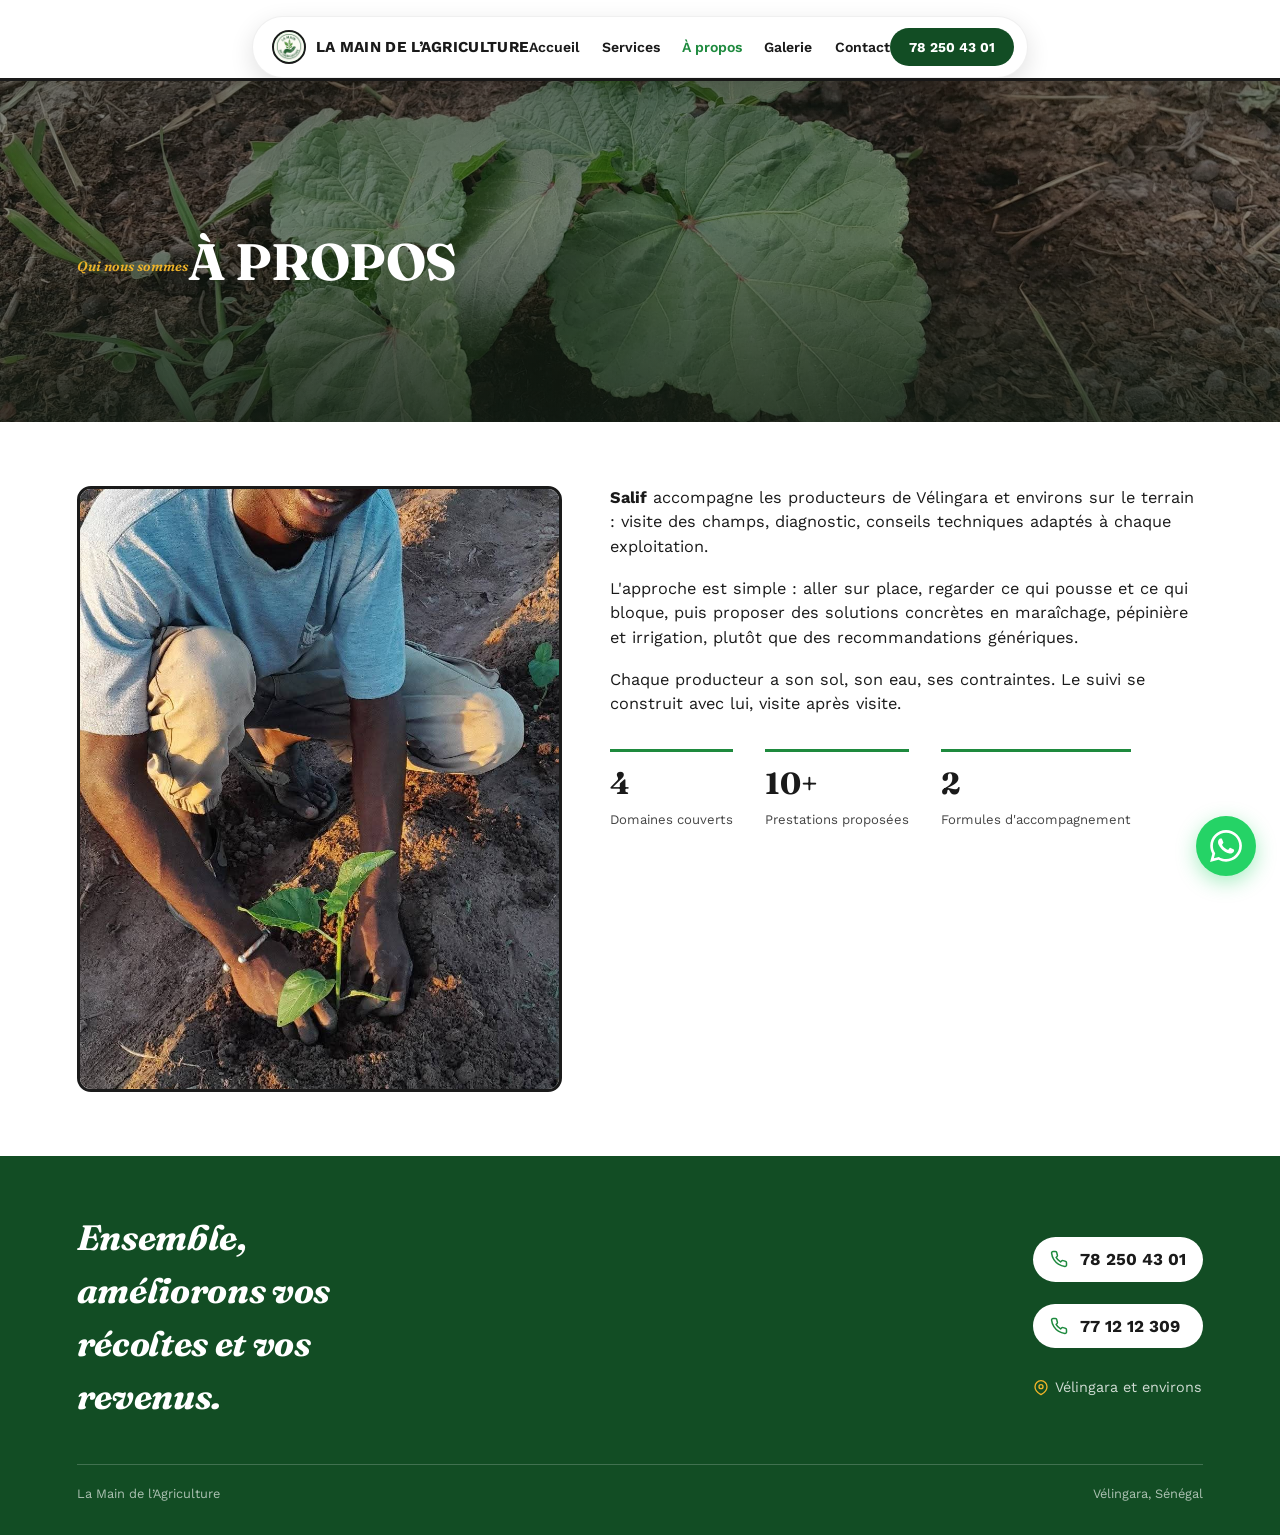
==== a-propos.html @ 848ffa84 "Mise à jour site: numero 771212309, bouton WhatsApp, Lightbox galerie et simulateur de visite" ====
<!DOCTYPE html>
<html lang="fr">
<head>
<meta charset="UTF-8">
<meta name="viewport" content="width=device-width, initial-scale=1.0">
<title>À propos — La Main de l’Agriculture</title>
<meta name="description" content="Découvrez qui accompagne les producteurs de Vélingara et environs sur le terrain.">
<link rel="preconnect" href="https://fonts.googleapis.com">
<link href="https://fonts.googleapis.com/css2?family=Fraunces:opsz,wght@9..144,400;9..144,600;9..144,700&family=Work+Sans:wght@400;500;600&family=IBM+Plex+Mono:wght@500&display=swap" rel="stylesheet">
<link rel="stylesheet" href="style.css">
</head>
<body class="big">

<header class="floating-header">
  <div class="header-pill">
  <a class="brand" href="index.html">
    <div class="brand-mark"><img src="images/logo.jpeg" alt="Logo La Main de l'Agriculture"></div>
    <span class="brand-name">La Main de l’Agriculture</span>
  </a>
  <input type="checkbox" id="nav-toggle" class="nav-toggle">
  <nav class="main-nav">
    <ul>
      <li><a href="index.html">Accueil</a></li>
      <li><a href="services.html">Services</a></li>
      <li><a href="a-propos.html" aria-current="page">À propos</a></li>
      <li><a href="galerie.html">Galerie</a></li>
      <li><a href="contact.html">Contact</a></li>
    </ul>
  </nav>
  <label for="nav-toggle" class="nav-toggle-label" aria-label="Ouvrir le menu">
    <span></span><span></span><span></span>
  </label>
  <a class="tel-btn" href="tel:+221782504301">78 250 43 01</a>
  </div>
</header>

<section class="page-hero page-hero-photo" style="background-image:url('images/gombo-feuilles.jpeg');">
<p class="eyebrow">Qui nous sommes</p>
  <h1>À propos</h1>
</section>

<section class="section">
  <div class="about-grid">
    <div class="about-portrait">
      <img src="images/portrait-salif.jpeg" alt="Salif dans un champ de La Main de l’Agriculture">
    </div>
    <div class="about-text">
      <p><strong>Salif</strong> accompagne les producteurs de Vélingara et environs sur le terrain : visite des champs, diagnostic, conseils techniques adaptés à chaque exploitation.</p>
      <p>L'approche est simple : aller sur place, regarder ce qui pousse et ce qui bloque, puis proposer des solutions concrètes en maraîchage, pépinière et irrigation, plutôt que des recommandations génériques.</p>
      <p>Chaque producteur a son sol, son eau, ses contraintes. Le suivi se construit avec lui, visite après visite.</p>
      <div class="stat-row">
        <div class="stat"><span class="num">4</span><span class="label">Domaines couverts</span></div>
        <div class="stat"><span class="num">10+</span><span class="label">Prestations proposées</span></div>
        <div class="stat"><span class="num">2</span><span class="label">Formules d'accompagnement</span></div>
      </div>
    </div>
  </div>
</section>

<footer>
<div class="footer-grid">
    <h2>Ensemble, améliorons vos récoltes et vos revenus.</h2>
    <div class="footer-contact-block">
      <div class="contact-line">
        <svg viewBox="0 0 24 24" fill="none" stroke="currentColor" stroke-width="2" stroke-linecap="round" stroke-linejoin="round"><path d="M22 16.92v3a2 2 0 01-2.18 2 19.79 19.79 0 01-8.63-3.07 19.5 19.5 0 01-6-6 19.79 19.79 0 01-3.07-8.67A2 2 0 014.11 2h3a2 2 0 012 1.72c.127.96.362 1.903.7 2.81a2 2 0 01-.45 2.11L8.09 9.91a16 16 0 006 6l1.27-1.27a2 2 0 012.11-.45c.907.338 1.85.573 2.81.7A2 2 0 0122 16.92z"/></svg>
        <a href="tel:+221782504301">78 250 43 01</a>
      </div>
      <div class="contact-line">
        <svg viewBox="0 0 24 24" fill="none" stroke="currentColor" stroke-width="2" stroke-linecap="round" stroke-linejoin="round"><path d="M22 16.92v3a2 2 0 01-2.18 2 19.79 19.79 0 01-8.63-3.07 19.5 19.5 0 01-6-6 19.79 19.79 0 01-3.07-8.67A2 2 0 014.11 2h3a2 2 0 012 1.72c.127.96.362 1.903.7 2.81a2 2 0 01-.45 2.11L8.09 9.91a16 16 0 006 6l1.27-1.27a2 2 0 012.11-.45c.907.338 1.85.573 2.81.7A2 2 0 0122 16.92z"/></svg>
        <a href="tel:+221771212309">77 12 12 309</a>
      </div>
      <p class="footer-loc">
        <svg viewBox="0 0 24 24" fill="none" stroke="currentColor" stroke-width="2" stroke-linecap="round" stroke-linejoin="round"><path d="M21 10c0 7-9 12-9 12s-9-5-9-12a9 9 0 0118 0z"/><circle cx="12" cy="10" r="3"/></svg>
        Vélingara et environs
      </p>
    </div>
  </div>
  <div class="footer-bottom">
    <span>La Main de l’Agriculture</span>
    <span>Vélingara, Sénégal</span>
  </div>
</footer>

<!-- Floating WhatsApp Button -->
<a href="https://wa.me/221782504301" target="_blank" rel="noopener" class="whatsapp-float" aria-label="Discuter sur WhatsApp">
  <svg viewBox="0 0 24 24"><path d="M.057 24l1.687-6.163c-1.041-1.804-1.588-3.849-1.587-5.946.003-6.556 5.338-11.891 11.893-11.891 3.181.001 6.167 1.24 8.413 3.488 2.245 2.248 3.481 5.236 3.48 8.414-.003 6.557-5.338 11.892-11.893 11.892-1.99-.001-3.951-.5-5.688-1.448l-6.305 1.654zm6.597-3.807c1.676.995 3.276 1.591 5.392 1.592 5.448 0 9.886-4.434 9.889-9.885.002-5.462-4.415-9.89-9.881-9.892-5.452 0-9.887 4.434-9.889 9.884-.001 2.225.651 3.891 1.746 5.634l-.999 3.648 3.742-.981zm11.387-5.464c-.074-.124-.272-.198-.57-.347-.297-.149-1.758-.868-2.031-.967-.272-.099-.47-.149-.669.149-.198.297-.768.967-.941 1.165-.173.198-.347.223-.644.074-.297-.149-1.255-.462-2.39-1.475-.883-.788-1.48-1.761-1.653-2.059-.173-.297-.018-.458.13-.606.134-.133.297-.347.446-.521.151-.172.2-.296.3-.495.099-.198.05-.372-.025-.521-.075-.148-.669-1.611-.916-2.206-.242-.579-.487-.501-.669-.51l-.57-.01c-.198 0-.52.074-.792.372s-1.04 1.016-1.04 2.479 1.065 2.876 1.213 3.074c.149.198 2.095 3.2 5.076 4.487.709.306 1.263.489 1.694.626.712.226 1.36.194 1.872.118.571-.085 1.758-.719 2.006-1.413.248-.695.248-1.29.173-1.414z"/></svg>
</a>

<script src="main.js"></script>
</body>
</html>
---- style.css ----
/* Visite Technique Agricole — style calqué sur l'affiche */

:root{
  --green: #1E8A3E;
  --green-deep: #124D24;
  --gold: #F0B429;
  --cream: #FBF6E4;
  --black: #1A1A1A;
  --paper: #FFFFFF;
}
*{box-sizing:border-box;margin:0;padding:0;}
html{scroll-behavior:smooth;}
body{
  font-family:'Work Sans', sans-serif;
  background: var(--paper);
  color: var(--black);
  line-height:1.5;
}
h1,h2,h3{
  font-family:'Fraunces', serif;
  font-weight:700;
  letter-spacing:-0.01em;
}
.mono{font-family:'IBM Plex Mono', monospace; letter-spacing:0.02em;}
a{color:inherit;}
img{max-width:100%; display:block;}

/* ---------- Header / Nav ---------- */
header{
  position:relative;
  z-index:5;
  display:flex;
  justify-content:space-between;
  align-items:center;
  padding:1.2rem 6vw;
  background:var(--paper);
  border-bottom:3px solid var(--black);
}
.brand{display:flex; align-items:center; gap:0.7rem; text-decoration:none;}
.brand-mark{
  width:40px;height:40px; border-radius:50%;
  background:var(--green);
  display:flex;align-items:center;justify-content:center;
  flex-shrink:0;
  border:2px solid var(--black);
}
.brand-mark svg{width:20px;height:20px;}
.brand-mark img{width:100%; height:100%; object-fit:cover; border-radius:50%;}
.brand-name{font-size:1rem; font-weight:700; color:var(--black); text-transform:uppercase; letter-spacing:0.02em;}

nav.main-nav{display:flex; align-items:center; gap:2rem;}
nav.main-nav ul{list-style:none; display:flex; gap:1.6rem;}
nav.main-nav a{
  font-size:0.92rem; font-weight:600; text-decoration:none;
  color:var(--black);
  padding-bottom:3px;
  border-bottom:3px solid transparent;
}
nav.main-nav a:hover, nav.main-nav a[aria-current="page"]{border-bottom-color:var(--gold);}

.tel-btn{
  font-size:0.85rem; font-weight:700; color:var(--paper);
  background:var(--green-deep);
  padding:0.6rem 1.1rem; border-radius:999px; white-space:nowrap;
  text-decoration:none;
}

.nav-toggle{display:none;}
.nav-toggle-label{display:none;}

@media (max-width: 860px){
  nav.main-nav ul{
    position:fixed; top:0; right:-100%; height:100vh; width:72vw; max-width:320px;
    background:var(--green-deep); flex-direction:column; gap:0;
    padding:5.5rem 2rem 2rem;
    transition:right 0.25s ease;
    z-index:10;
  }
  nav.main-nav ul a{color:var(--paper); display:block; padding:0.9rem 0; border-bottom:1px solid rgba(255,255,255,0.15);}
  .nav-toggle:checked ~ ul{right:0;}
  .nav-toggle-label{
    display:flex; flex-direction:column; gap:5px; cursor:pointer; z-index:11;
    width:26px;
  }
  .nav-toggle-label span{height:3px; background:var(--black); display:block; border-radius:2px;}
  header{gap:1rem;}
  nav.main-nav{gap:1rem;}
}

/* ---------- Generic page header (non-home pages) ---------- */
.page-hero{
  position:relative;
  padding:3rem 6vw 2.5rem;
  background:var(--cream);
  border-bottom:3px solid var(--black);
}
.page-hero .eyebrow{
  font-size:0.85rem; font-style:italic; font-weight:600;
  color:var(--green); margin-bottom:0.6rem;
  font-family:'Fraunces', serif;
}
.page-hero h1{
  font-size:clamp(2.2rem, 5vw, 3.2rem);
  color:var(--black);
  text-transform:uppercase;
  max-width:34rem;
}
.page-hero p{
  margin-top:1rem; max-width:34rem; font-size:1.05rem; color:#333;
}
.page-hero-photo{
  background-size:cover; background-position:center;
  border-bottom:none;
  min-height:46vh;
  display:flex; align-items:center;
  margin-top:-4.6rem; padding-top:8.5rem;
  position:relative;
}
.page-hero-photo::before{
  content:""; position:absolute; inset:0;
  background:linear-gradient(180deg, rgba(18,30,20,0.55) 0%, rgba(18,30,20,0.35) 50%, rgba(18,30,20,0.75) 100%);
}
.page-hero-photo .eyebrow, .page-hero-photo h1, .page-hero-photo p{position:relative; z-index:2;}
.page-hero-photo .eyebrow{color:var(--gold);}
.page-hero-photo h1{color:#fff;}
.page-hero-photo p{color:rgba(255,255,255,0.9);}

/* ---------- Hero (home) ---------- */
.hero{
  position:relative;
  padding: 3rem 6vw 3rem;
  background:var(--paper);
}
.hero-grid{
  display:grid;
  grid-template-columns:1.1fr 0.9fr;
  gap:2.5rem;
  align-items:center;
}
.eyebrow{
  font-size:1rem; font-style:italic; font-weight:600;
  color:var(--green); margin-bottom:0.8rem;
  font-family:'Fraunces', serif;
}
.hero h1{
  font-size:clamp(2.6rem, 6.5vw, 4.6rem);
  line-height:0.98;
  color:var(--black);
  text-transform:uppercase;
}
.hero h1 .accent{color:var(--green); display:block;}
.hero p.lede{margin-top:1.3rem; font-size:1.1rem; max-width:28rem; color:#333;}

.location-chip{
  display:inline-flex; align-items:center; gap:0.5rem; margin-top:1.6rem;
  background:var(--green-deep); color:var(--paper);
  padding:0.65rem 1.3rem 0.65rem 1rem; border-radius:999px;
  font-size:0.9rem; font-weight:700; text-transform:uppercase; letter-spacing:0.02em;
}
.location-chip svg{width:16px;height:16px;flex-shrink:0;}

.hero-ctas{margin-top:2.2rem; display:flex; gap:0.9rem; flex-wrap:wrap;}
.btn{
  display:inline-flex; align-items:center; gap:0.5rem;
  padding:0.9rem 1.6rem; border-radius:8px; font-weight:700; font-size:0.95rem;
  text-decoration:none; transition:transform 0.15s ease; border:2px solid var(--black); cursor:pointer;
  font-family:inherit;
}
.btn:hover{transform:translateY(-2px);}
.btn-primary{background:var(--green); color:var(--paper);}
.btn-ghost{background:transparent; color:var(--black);}

.hero-visual{
  position:relative;
  background:var(--cream);
  border:3px solid var(--black);
  border-radius:16px;
  padding:2rem;
  text-align:center;
}
.hero-visual .expertise-badge{
  display:inline-flex; align-items:center; justify-content:center;
  width:120px; height:120px; border-radius:50%;
  background:var(--green); color:var(--paper);
  font-size:0.85rem; font-weight:700; text-align:center;
  padding:0.8rem; margin:0 auto 1rem;
  border:3px solid var(--black);
}
.hero-visual svg.crop-icon{width:90px; height:90px; margin:0 auto;}

/* ---------- Sections ---------- */
.section{padding: 4rem 6vw;}
.section-label{
  font-size:0.85rem; font-style:italic; font-weight:600;
  color:var(--green); margin-bottom:0.5rem;
  font-family:'Fraunces', serif;
}
.section h2{
  font-size:clamp(1.7rem, 3.6vw, 2.4rem);
  color:var(--black);
  margin-bottom:2.2rem;
  text-transform:uppercase;
}

.services-grid{display:grid; grid-template-columns:repeat(4,1fr); gap:1.4rem;}
.service-card{
  text-align:center;
}
.service-card .icon{
  width:88px;height:88px; border-radius:50%; background:var(--paper);
  display:flex;align-items:center;justify-content:center; margin:0 auto 0.8rem;
  border:3px solid var(--green);
}
.service-card .icon svg{width:40px;height:40px;stroke:var(--green);}
.service-card h3{
  font-size:0.95rem; color:var(--black); font-weight:700;
  text-transform:uppercase; letter-spacing:0.02em;
}

.checklist{
  background:var(--cream); border:3px solid var(--black);
  border-radius:14px; padding:2.4rem 2.2rem; margin-top:2.5rem;
}
.checklist-header{display:flex; align-items:center; gap:1rem; margin-bottom:1.8rem;}
.checklist-header .badge{
  width:48px; height:48px; border-radius:50%; background:var(--gold);
  display:flex; align-items:center; justify-content:center; flex-shrink:0;
  border:2px solid var(--black);
}
.checklist-header .badge svg{width:24px;height:24px;}
.checklist-header h2{margin-bottom:0; text-transform:uppercase;}
.checklist ul{list-style:none; display:grid; grid-template-columns:1fr 1fr; gap:0.9rem 2rem;}
.checklist li{display:flex; align-items:flex-start; gap:0.7rem; font-size:0.98rem; font-weight:500;}
.checklist li svg{width:20px;height:20px; flex-shrink:0; margin-top:2px; stroke:var(--green);}

.offers{display:grid; grid-template-columns:1fr 1fr; gap:1.4rem;}
.offer-card{border-radius:12px; padding:1.8rem; position:relative; border:3px solid var(--black);}
.offer-card.simple{background:var(--cream);}
.offer-card.suivi{background:var(--gold);}
.offer-tag{
  display:inline-block;
  font-size:0.75rem; text-transform:uppercase; letter-spacing:0.08em; font-weight:700;
  background:var(--green-deep); color:var(--paper);
  padding:0.3rem 0.8rem; border-radius:999px; margin-bottom:0.8rem;
}
.offer-card h3{font-size:1.3rem; margin-bottom:1rem; text-transform:uppercase;}
.offer-card ul{list-style:none; display:flex; flex-direction:column; gap:0.5rem;}
.offer-card li{font-size:0.94rem; padding-left:1.2rem; position:relative; font-weight:500;}
.offer-card li::before{content:"•"; position:absolute; left:0; color:var(--green-deep); font-weight:900;}

.why-grid{display:grid; grid-template-columns:repeat(2,1fr); gap:1.2rem; background:var(--cream); border:3px solid var(--black); border-radius:14px; padding:2rem;}
.why-card{display:flex; align-items:center; gap:1rem;}
.why-card .icon-circle{
  width:44px;height:44px; border-radius:50%; background:var(--green-deep);
  display:flex; align-items:center; justify-content:center; flex-shrink:0;
}
.why-card .icon-circle svg{width:22px;height:22px; stroke:var(--paper);}
.why-card p{font-size:0.95rem; font-weight:600;}

/* ---------- About page ---------- */
.about-grid{display:grid; grid-template-columns:0.9fr 1.1fr; gap:3rem; align-items:start;}
.about-portrait{
  background:var(--cream); border-radius:14px; aspect-ratio:4/5;
  display:flex; align-items:center; justify-content:center; overflow:hidden;
  position:relative; border:3px solid var(--black);
}
.about-portrait img{width:100%; height:100%; object-fit:cover;}
.about-portrait .placeholder-note{
  color:#777; font-size:0.85rem; text-align:center; padding:2rem; font-family:'IBM Plex Mono', monospace;
}
.about-text p{margin-bottom:1.1rem; font-size:1.02rem;}
.stat-row{display:flex; gap:2rem; margin-top:2rem; flex-wrap:wrap;}
.stat{border-top:3px solid var(--green); padding-top:0.6rem; min-width:110px;}
.stat .num{font-family:'Fraunces', serif; font-size:1.9rem; font-weight:700; color:var(--black); display:block;}
.stat .label{font-size:0.82rem; color:#444;}

/* ---------- Gallery ---------- */
.gallery-grid{display:grid; grid-template-columns:repeat(3,1fr); gap:1rem;}
.gallery-item{
  background:var(--cream); border-radius:10px; aspect-ratio:4/3; overflow:hidden;
  border:3px solid var(--black);
  display:flex; align-items:center; justify-content:center; position:relative;
}
.gallery-item img{width:100%; height:100%; object-fit:cover;}
.gallery-item svg{width:100%; height:100%; display:block;}
.gallery-item .placeholder{
  text-align:center; color:#777; font-family:'IBM Plex Mono', monospace; font-size:0.8rem; padding:1rem;
}
.gallery-item .placeholder svg{width:32px; height:32px; margin:0 auto 0.6rem; stroke:var(--green);}

/* ---------- Contact page ---------- */
.contact-layout{display:grid; grid-template-columns:1fr 1fr; gap:3rem;}
.contact-form{display:flex; flex-direction:column; gap:1.1rem;}
.form-group{display:flex; flex-direction:column; gap:0.4rem;}
.form-group label{font-size:0.85rem; font-weight:700; color:var(--black);}
.form-group input, .form-group textarea, .form-group select{
  font-family:'Work Sans', sans-serif;
  font-size:0.95rem;
  padding:0.75rem 0.9rem;
  border-radius:6px;
  border:2px solid var(--black);
  background:var(--cream);
  color:var(--black);
}
.form-group textarea{resize:vertical; min-height:120px;}
.form-group input:focus, .form-group textarea:focus, .form-group select:focus{
  outline:2.5px solid var(--gold); outline-offset:1px;
}
.form-note{font-size:0.82rem; color:#555;}
.form-status{font-size:0.9rem; font-weight:700; display:none;}
.form-status.visible{display:block;}
.form-status.ok{color:var(--green);}
.form-status.err{color:#B3261E;}

.contact-info{display:flex; flex-direction:column; gap:1.6rem;}
.info-card{background:var(--cream); border-radius:10px; padding:1.4rem 1.5rem; border:3px solid var(--black);}
.info-card h3{font-size:1rem; color:var(--black); margin-bottom:0.6rem; text-transform:uppercase;}
.contact-line{display:flex; align-items:center; gap:0.7rem; font-size:1.05rem; font-weight:700; margin-bottom:0.5rem;}
.contact-line svg{width:18px;height:18px; stroke:var(--green); flex-shrink:0;}
.contact-line a{text-decoration:none;}
.contact-line:last-child{margin-bottom:0;}

/* ---------- Footer ---------- */
footer{
  background:var(--green-deep); color:var(--paper);
  padding:3.5rem 6vw 2rem; position:relative; overflow:hidden;
}
.footer-grid{
  display:flex; justify-content:space-between; align-items:center;
  flex-wrap:wrap; gap:2rem; position:relative; z-index:2;
}
footer h2{color:var(--paper); font-size:clamp(1.6rem, 3.6vw, 2.2rem); max-width:20rem; text-transform:none; font-style:italic;}
.footer-contact-block{display:flex; flex-direction:column; gap:0.9rem;}
.footer-contact-block .contact-line{
  background:var(--paper); color:var(--black);
  padding:0.6rem 1.1rem; border-radius:999px;
}
.footer-contact-block .contact-line svg{stroke:var(--green);}
.footer-loc{margin-top:0.4rem; font-size:0.9rem; color:rgba(255,255,255,0.8); display:flex; align-items:center; gap:0.4rem;}
.footer-loc svg{width:16px;height:16px; stroke:var(--gold);}
.footer-bottom{
  margin-top:2.5rem; padding-top:1.2rem; border-top:1px solid rgba(255,255,255,0.2);
  font-size:0.8rem; color:rgba(255,255,255,0.65);
  display:flex; justify-content:space-between; flex-wrap:wrap; gap:0.5rem;
  position:relative; z-index:2;
}

@media (max-width:860px){
  .hero-grid{grid-template-columns:1fr;}
  .services-grid{grid-template-columns:1fr 1fr;}
  .checklist ul{grid-template-columns:1fr;}
  .offers{grid-template-columns:1fr;}
  .why-grid{grid-template-columns:1fr;}
  header{padding:1.2rem 5vw;}
  .hero{padding:2rem 5vw 2.5rem;}
  .page-hero{padding:2.2rem 5vw 2rem;}
  .section{padding:3rem 5vw;}
  footer{padding:3rem 5vw 2rem;}
  .about-grid{grid-template-columns:1fr;}
  .gallery-grid{grid-template-columns:1fr 1fr;}
  .contact-layout{grid-template-columns:1fr;}
}
@media (max-width:480px){
  .services-grid{grid-template-columns:1fr 1fr;}
  .gallery-grid{grid-template-columns:1fr;}
  .stat-row{gap:1.2rem;}
}

@media (prefers-reduced-motion: reduce){
  *{animation:none !important; transition:none !important;}
}

:focus-visible{outline:2.5px solid var(--gold); outline-offset:3px;}

/* ================================================
   GRAND FORMAT — header flottant, hero photo, sections
   ================================================ */

body.big{background:var(--paper);}

/* Floating pill header */
.floating-header{
  position:sticky; top:0; z-index:50;
  padding:1rem 4vw 0;
}
.floating-header .header-pill{
  max-width:1200px; margin:0 auto;
  display:flex; align-items:center; justify-content:space-between;
  background:var(--paper);
  border-radius:999px;
  padding:0.7rem 0.8rem 0.7rem 1.2rem;
  box-shadow:0 8px 24px rgba(0,0,0,0.12);
  border:1px solid rgba(0,0,0,0.06);
}
.floating-header .brand{gap:0.6rem;}
.floating-header .brand-mark{width:34px;height:34px;}
.floating-header .brand-name{font-size:0.95rem;}
.floating-header nav.main-nav ul{gap:1.4rem;}
.floating-header nav.main-nav a{font-size:0.88rem; border-bottom:none; padding-bottom:0;}
.floating-header nav.main-nav a:hover, .floating-header nav.main-nav a[aria-current="page"]{color:var(--green); border-bottom:none;}
.floating-header .tel-btn{padding:0.55rem 1.2rem;}

@media (max-width:860px){
  .floating-header{padding:0.8rem 4vw 0;}
  .floating-header .header-pill{border-radius:20px; padding:0.6rem 0.6rem 0.6rem 1rem;}
}

/* Full-bleed photo hero */
.hero-full{
  position:relative;
  min-height:88vh;
  display:flex;
  align-items:center;
  background-size:cover;
  background-position:center;
  margin-top:-4.6rem;
  padding-top:4.6rem;
}
.hero-full::before{
  content:"";
  position:absolute; inset:0;
  background:linear-gradient(180deg, rgba(18,30,20,0.55) 0%, rgba(18,30,20,0.25) 40%, rgba(18,30,20,0.75) 100%);
}
.hero-full-inner{
  position:relative; z-index:2;
  max-width:1200px; margin:0 auto;
  padding:3rem 4vw;
  width:100%;
}
.hero-full h1{
  color:#fff;
  font-size:clamp(2.6rem, 6vw, 4.6rem);
  line-height:1.02;
  max-width:36rem;
  text-transform:none;
}
.hero-full h1 .accent{color:var(--gold);}
.hero-full p.lede{
  color:rgba(255,255,255,0.9);
  font-size:1.15rem;
  max-width:32rem;
  margin-top:1.2rem;
}
.hero-full .hero-ctas{margin-top:2rem;}
.hero-full .btn-primary{background:var(--green); border-color:var(--green);}

.hero-stat-strip{
  position:relative; z-index:2;
  max-width:1200px; margin:2.5rem auto 0;
  padding:0 4vw;
  display:flex; gap:1rem; flex-wrap:wrap;
}
.hero-stat-card{
  background:rgba(255,255,255,0.95);
  border-radius:12px;
  padding:1rem 1.3rem;
  display:flex; align-items:center; gap:0.8rem;
  flex:1; min-width:220px;
}
.hero-stat-card .icon-circle{
  width:40px;height:40px;border-radius:50%;
  background:var(--green-deep); flex-shrink:0;
  display:flex;align-items:center;justify-content:center;
}
.hero-stat-card .icon-circle svg{width:20px;height:20px; stroke:#fff;}
.hero-stat-card strong{display:block; font-size:0.95rem; color:var(--black);}
.hero-stat-card span{font-size:0.8rem; color:#555;}

/* Feature strip (replaces logo row) */
.feature-strip{
  background:var(--green-deep);
  padding:1.6rem 4vw;
  display:flex; justify-content:center; gap:2.5rem; flex-wrap:wrap;
}
.feature-strip .feature-item{
  display:flex; align-items:center; gap:0.6rem;
  color:rgba(255,255,255,0.9); font-size:0.9rem; font-weight:600;
}
.feature-strip svg{width:20px;height:20px; stroke:var(--gold); flex-shrink:0;}

/* Alternating image/text sections */
.split-section{
  display:grid; grid-template-columns:1fr 1fr;
  align-items:center; gap:0; overflow:hidden;
}
.split-section.reverse .split-media{order:2;}
.split-section.reverse .split-text{order:1;}
.split-media{height:100%; min-height:420px; background-size:cover; background-position:center;}
.split-text{padding:4rem 5vw;}
.split-text .section-label{margin-bottom:0.6rem;}
.split-text h2{font-size:clamp(1.8rem, 3.4vw, 2.6rem); text-transform:none; margin-bottom:1.2rem;}
.split-text p{font-size:1.02rem; color:#333; margin-bottom:1rem; max-width:32rem;}
.split-text ul{list-style:none; display:flex; flex-direction:column; gap:0.6rem; margin:1.2rem 0;}
.split-text ul li{display:flex; align-items:center; gap:0.6rem; font-size:0.98rem; font-weight:600;}
.split-text ul li svg{width:20px;height:20px; stroke:var(--green); flex-shrink:0;}

@media (max-width:860px){
  .split-section, .split-section.reverse{grid-template-columns:1fr;}
  .split-section.reverse .split-media{order:1;}
  .split-section.reverse .split-text{order:2;}
  .split-media{min-height:260px;}
  .split-text{padding:2.5rem 5vw;}
}

/* Photo mosaic (services) */
.photo-mosaic{
  display:grid;
  grid-template-columns:1.3fr 1fr 1fr;
  grid-template-rows:auto auto;
  gap:1rem;
  max-width:1200px; margin:0 auto;
}
.mosaic-tile{
  border-radius:14px;
  background-size:cover; background-position:center;
  position:relative;
  min-height:200px;
  overflow:hidden;
}
.mosaic-tile.large{grid-row:span 2; min-height:420px;}
.mosaic-tile .tile-label{
  position:absolute; left:0; right:0; bottom:0;
  background:linear-gradient(0deg, rgba(0,0,0,0.75), transparent);
  color:#fff; padding:1.2rem 1.1rem 0.9rem;
  font-weight:700; font-size:0.95rem; text-transform:uppercase; letter-spacing:0.02em;
}
@media (max-width:860px){
  .photo-mosaic{grid-template-columns:1fr 1fr;}
  .mosaic-tile.large{grid-row:span 1; min-height:220px;}
}
@media (max-width:480px){
  .photo-mosaic{grid-template-columns:1fr;}
}

/* Photo CTA footer band */
.cta-photo-band{
  position:relative;
  min-height:340px;
  background-size:cover; background-position:center;
  display:flex; align-items:center;
  margin-top:0;
}
.cta-photo-band::before{
  content:""; position:absolute; inset:0;
  background:linear-gradient(90deg, rgba(18,30,20,0.85) 0%, rgba(18,30,20,0.4) 100%);
}
.cta-photo-band-inner{
  position:relative; z-index:2;
  max-width:1200px; margin:0 auto; padding:3rem 5vw;
  display:flex; justify-content:space-between; align-items:center; flex-wrap:wrap; gap:2rem;
}
.cta-photo-band h2{color:#fff; font-size:clamp(1.8rem, 3.6vw, 2.6rem); max-width:28rem; text-transform:none;}
.cta-photo-band .btn-primary{background:var(--gold); color:var(--black); border-color:var(--gold);}

/* Floating WhatsApp Button */
.whatsapp-float{
  position:fixed;
  bottom:24px;
  right:24px;
  background:#25D366;
  color:#fff;
  width:60px;
  height:60px;
  border-radius:50%;
  display:flex;
  align-items:center;
  justify-content:center;
  box-shadow:0 6px 20px rgba(37,211,102,0.4);
  z-index:999;
  text-decoration:none;
  transition:transform 0.3s cubic-bezier(0.175, 0.885, 0.32, 1.275), box-shadow 0.3s ease;
}
.whatsapp-float:hover{
  transform:scale(1.1);
  box-shadow:0 8px 25px rgba(37,211,102,0.6);
}
.whatsapp-float svg{width:32px; height:32px; fill:currentColor;}

/* Lightbox Modal */
.lightbox-modal{
  position:fixed;
  inset:0;
  background:rgba(0,0,0,0.85);
  backdrop-filter:blur(8px);
  z-index:1000;
  display:flex;
  flex-direction:column;
  align-items:center;
  justify-content:center;
  padding:2rem;
  opacity:0;
  pointer-events:none;
  transition:opacity 0.3s ease;
}
.lightbox-modal.active{
  opacity:1;
  pointer-events:auto;
}
.lightbox-content{
  max-width:90vw;
  max-height:80vh;
  border-radius:12px;
  box-shadow:0 20px 40px rgba(0,0,0,0.5);
  object-fit:contain;
}
.lightbox-caption{
  margin-top:1rem;
  color:#fff;
  font-family:'Fraunces', serif;
  font-size:1.1rem;
  text-align:center;
}
.lightbox-close{
  position:absolute;
  top:20px;
  right:24px;
  color:#fff;
  font-size:2.5rem;
  cursor:pointer;
  line-height:1;
  user-select:none;
}

/* Calculator / Estimator Card */
.calc-card{
  background:var(--cream);
  border:2px solid rgba(30,138,62,0.2);
  border-radius:16px;
  padding:2rem;
  box-shadow:0 10px 30px rgba(0,0,0,0.04);
}
.calc-group{margin-bottom:1.2rem;}
.calc-group label{
  display:block;
  font-weight:600;
  font-size:0.9rem;
  margin-bottom:0.4rem;
  color:var(--black);
}
.calc-input, .calc-select{
  width:100%;
  padding:0.75rem 1rem;
  border:2px solid #ddd;
  border-radius:8px;
  font-family:inherit;
  font-size:0.95rem;
  transition:border-color 0.2s;
}
.calc-input:focus, .calc-select:focus{
  outline:none;
  border-color:var(--green);
}
.result-box{
  background:#fff;
  border-radius:12px;
  padding:1.5rem;
  border-left:4px solid var(--green);
  margin-top:1.5rem;
}
.result-label{display:block; font-size:0.8rem; text-transform:uppercase; letter-spacing:0.05em; color:var(--green); font-weight:700;}
.result-price{display:block; font-size:2rem; font-family:'Fraunces', serif; color:var(--black); margin:0.2rem 0;}
.result-detail{display:block; font-size:0.85rem; color:#666;}
.btn-sm{padding:0.6rem 1.1rem; font-size:0.85rem;}
.mt-3{margin-top:1rem;}

/* Gallery Filters */
.filter-bar{
  display:flex;
  justify-content:center;
  gap:0.8rem;
  flex-wrap:wrap;
  margin-bottom:2.5rem;
}
.filter-btn{
  padding:0.6rem 1.4rem;
  border-radius:999px;
  border:2px solid var(--green-deep);
  background:transparent;
  color:var(--green-deep);
  font-weight:600;
  font-size:0.9rem;
  cursor:pointer;
  transition:all 0.2s ease;
}
.filter-btn.active, .filter-btn:hover{
  background:var(--green-deep);
  color:#fff;
}
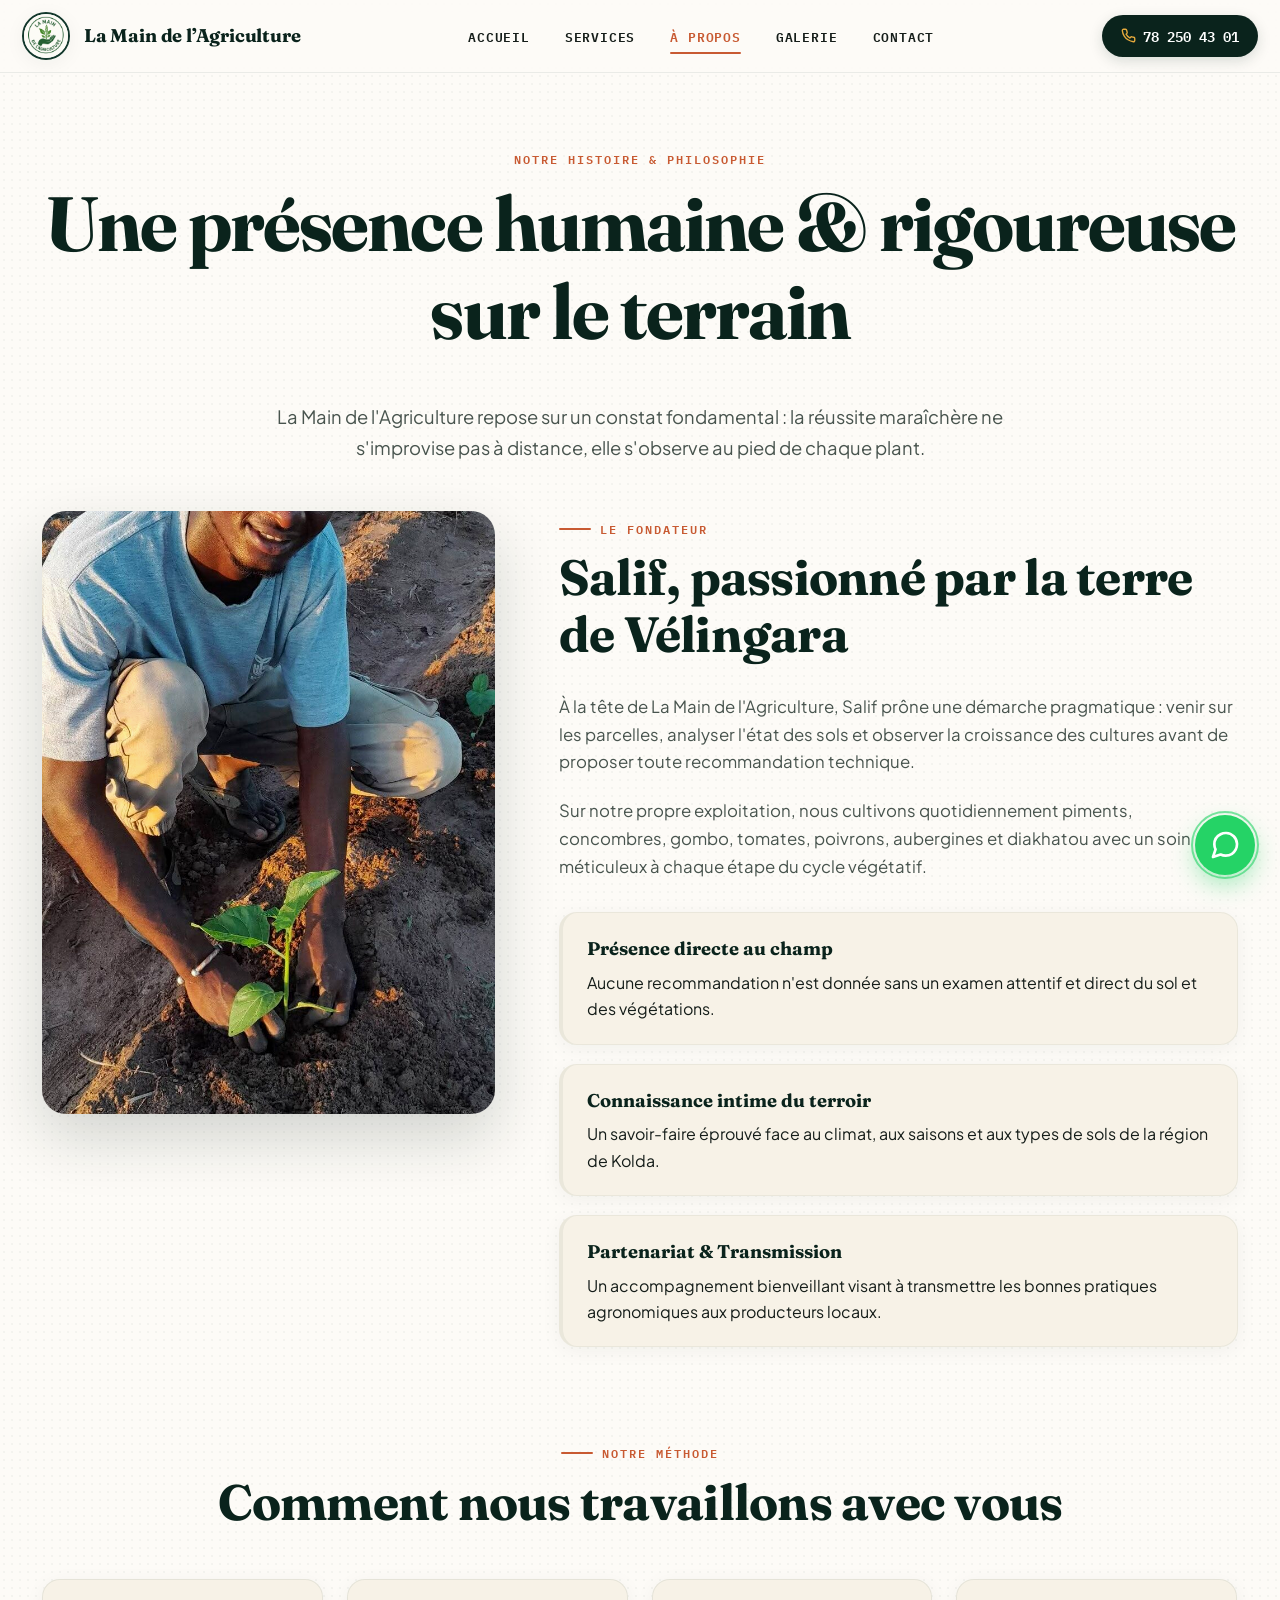
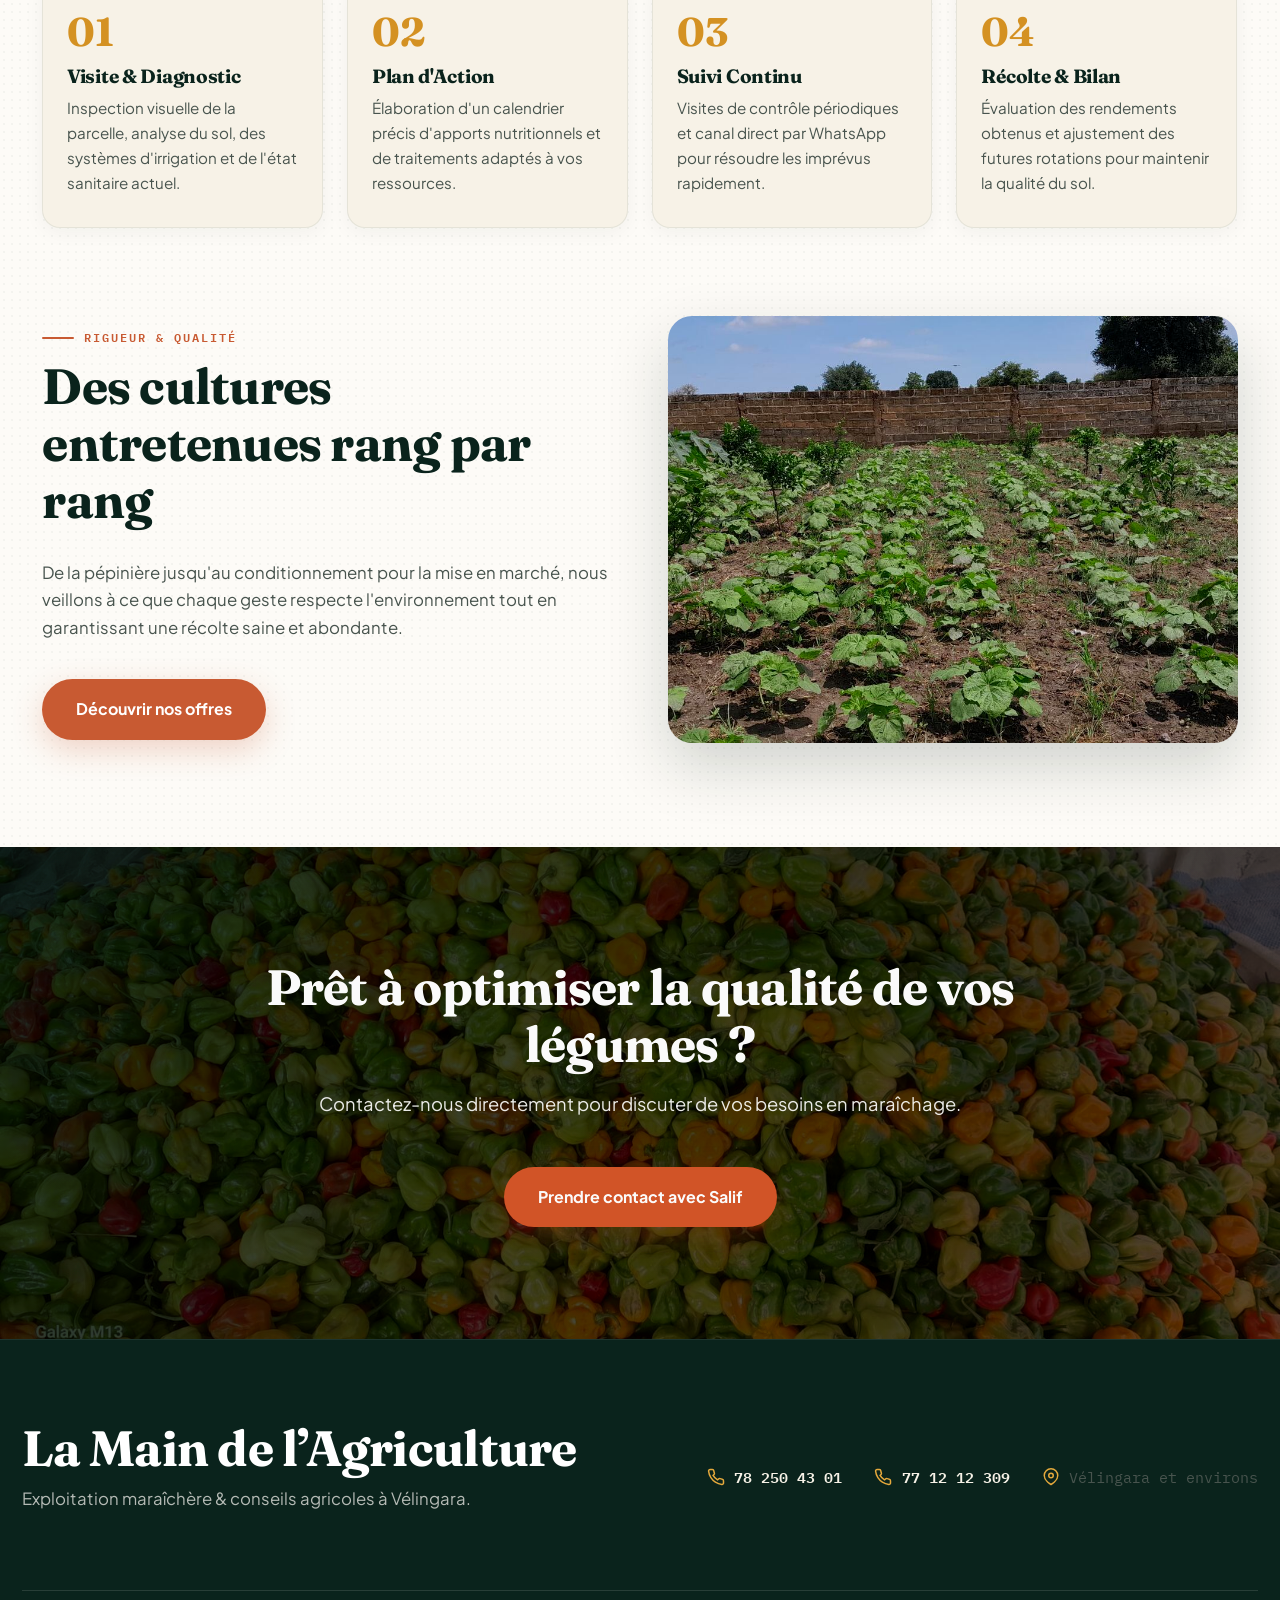
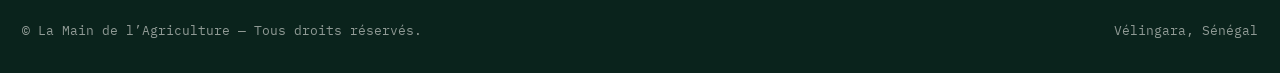
==== commit 2ec435bb: "Mise a jour complete du site avec les 31 photos de terrain dans la galerie et la mosaique" ====
--- a/a-propos.html
+++ b/a-propos.html
@@ -1,91 +1,178 @@
 <!DOCTYPE html>
 <html lang="fr">
 <head>
-<meta charset="UTF-8">
-<meta name="viewport" content="width=device-width, initial-scale=1.0">
-<title>À propos — La Main de l’Agriculture</title>
-<meta name="description" content="Découvrez qui accompagne les producteurs de Vélingara et environs sur le terrain.">
-<link rel="preconnect" href="https://fonts.googleapis.com">
-<link href="https://fonts.googleapis.com/css2?family=Fraunces:opsz,wght@9..144,400;9..144,600;9..144,700&family=Work+Sans:wght@400;500;600&family=IBM+Plex+Mono:wght@500&display=swap" rel="stylesheet">
-<link rel="stylesheet" href="style.css">
+  <meta charset="UTF-8">
+  <meta name="viewport" content="width=device-width, initial-scale=1.0">
+  <title>À propos — La Main de l'Agriculture | Vélingara</title>
+  <meta name="description" content="Découvrez La Main de l'Agriculture : exploitation maraîchère à Vélingara et conseils techniques dispensés par Salif directement sur les parcelles.">
+  <link rel="preconnect" href="https://fonts.googleapis.com">
+  <link rel="preconnect" href="https://fonts.gstatic.com" crossorigin>
+  <link rel="stylesheet" href="style.css">
 </head>
-<body class="big">
+<body>
 
-<header class="floating-header">
-  <div class="header-pill">
-  <a class="brand" href="index.html">
-    <div class="brand-mark"><img src="images/logo.jpeg" alt="Logo La Main de l'Agriculture"></div>
-    <span class="brand-name">La Main de l’Agriculture</span>
-  </a>
-  <input type="checkbox" id="nav-toggle" class="nav-toggle">
-  <nav class="main-nav">
-    <ul>
-      <li><a href="index.html">Accueil</a></li>
-      <li><a href="services.html">Services</a></li>
-      <li><a href="a-propos.html" aria-current="page">À propos</a></li>
-      <li><a href="galerie.html">Galerie</a></li>
-      <li><a href="contact.html">Contact</a></li>
-    </ul>
-  </nav>
-  <label for="nav-toggle" class="nav-toggle-label" aria-label="Ouvrir le menu">
-    <span></span><span></span><span></span>
-  </label>
-  <a class="tel-btn" href="tel:+221782504301">78 250 43 01</a>
-  </div>
-</header>
+  <!-- Floating Sticky Header -->
+  <header class="floating-header">
+    <div class="header-pill">
+      <a class="brand" href="index.html">
+        <div class="brand-mark">
+          <img src="images/logo.jpeg" alt="Logo La Main de l'Agriculture">
+        </div>
+        <span class="brand-name">La Main de l’Agriculture</span>
+      </a>
+      
+      <input type="checkbox" id="nav-toggle" class="nav-toggle">
+      <nav class="main-nav">
+        <ul>
+          <li><a href="index.html">Accueil</a></li>
+          <li><a href="services.html">Services</a></li>
+          <li><a href="a-propos.html" aria-current="page">À propos</a></li>
+          <li><a href="galerie.html">Galerie</a></li>
+          <li><a href="contact.html">Contact</a></li>
+        </ul>
+      </nav>
+      
+      <label for="nav-toggle" class="nav-toggle-label" aria-label="Ouvrir le menu">
+        <span></span><span></span><span></span>
+      </label>
 
-<section class="page-hero page-hero-photo" style="background-image:url('images/gombo-feuilles.jpeg');">
-<p class="eyebrow">Qui nous sommes</p>
-  <h1>À propos</h1>
-</section>
-
-<section class="section">
-  <div class="about-grid">
-    <div class="about-portrait">
-      <img src="images/portrait-salif.jpeg" alt="Salif dans un champ de La Main de l’Agriculture">
-    </div>
-    <div class="about-text">
-      <p><strong>Salif</strong> accompagne les producteurs de Vélingara et environs sur le terrain : visite des champs, diagnostic, conseils techniques adaptés à chaque exploitation.</p>
-      <p>L'approche est simple : aller sur place, regarder ce qui pousse et ce qui bloque, puis proposer des solutions concrètes en maraîchage, pépinière et irrigation, plutôt que des recommandations génériques.</p>
-      <p>Chaque producteur a son sol, son eau, ses contraintes. Le suivi se construit avec lui, visite après visite.</p>
-      <div class="stat-row">
-        <div class="stat"><span class="num">4</span><span class="label">Domaines couverts</span></div>
-        <div class="stat"><span class="num">10+</span><span class="label">Prestations proposées</span></div>
-        <div class="stat"><span class="num">2</span><span class="label">Formules d'accompagnement</span></div>
+      <div class="header-actions">
+        <a class="tel-btn" href="tel:+221782504301">
+          <svg viewBox="0 0 24 24" fill="none" stroke="currentColor" stroke-width="2.2" stroke-linecap="round" stroke-linejoin="round"><path d="M22 16.92v3a2 2 0 01-2.18 2 19.79 19.79 0 01-8.63-3.07 19.5 19.5 0 01-6-6 19.79 19.79 0 01-3.07-8.67A2 2 0 014.11 2h3a2 2 0 012 1.72c.127.96.362 1.903.7 2.81a2 2 0 01-.45 2.11L8.09 9.91a16 16 0 006 6l1.27-1.27a2 2 0 012.11-.45c.907.338 1.85.573 2.81.7A2 2 0 0122 16.92z"/></svg>
+          78 250 43 01
+        </a>
       </div>
     </div>
-  </div>
-</section>
+  </header>
 
-<footer>
-<div class="footer-grid">
-    <h2>Ensemble, améliorons vos récoltes et vos revenus.</h2>
-    <div class="footer-contact-block">
-      <div class="contact-line">
-        <svg viewBox="0 0 24 24" fill="none" stroke="currentColor" stroke-width="2" stroke-linecap="round" stroke-linejoin="round"><path d="M22 16.92v3a2 2 0 01-2.18 2 19.79 19.79 0 01-8.63-3.07 19.5 19.5 0 01-6-6 19.79 19.79 0 01-3.07-8.67A2 2 0 014.11 2h3a2 2 0 012 1.72c.127.96.362 1.903.7 2.81a2 2 0 01-.45 2.11L8.09 9.91a16 16 0 006 6l1.27-1.27a2 2 0 012.11-.45c.907.338 1.85.573 2.81.7A2 2 0 0122 16.92z"/></svg>
-        <a href="tel:+221782504301">78 250 43 01</a>
-      </div>
-      <div class="contact-line">
-        <svg viewBox="0 0 24 24" fill="none" stroke="currentColor" stroke-width="2" stroke-linecap="round" stroke-linejoin="round"><path d="M22 16.92v3a2 2 0 01-2.18 2 19.79 19.79 0 01-8.63-3.07 19.5 19.5 0 01-6-6 19.79 19.79 0 01-3.07-8.67A2 2 0 014.11 2h3a2 2 0 012 1.72c.127.96.362 1.903.7 2.81a2 2 0 01-.45 2.11L8.09 9.91a16 16 0 006 6l1.27-1.27a2 2 0 012.11-.45c.907.338 1.85.573 2.81.7A2 2 0 0122 16.92z"/></svg>
-        <a href="tel:+221771212309">77 12 12 309</a>
-      </div>
-      <p class="footer-loc">
-        <svg viewBox="0 0 24 24" fill="none" stroke="currentColor" stroke-width="2" stroke-linecap="round" stroke-linejoin="round"><path d="M21 10c0 7-9 12-9 12s-9-5-9-12a9 9 0 0118 0z"/><circle cx="12" cy="10" r="3"/></svg>
-        Vélingara et environs
-      </p>
+  <!-- Page Hero -->
+  <section class="page-hero reveal">
+    <span class="section-label">Notre Histoire & Philosophie</span>
+    <h1>Une présence humaine & rigoureuse sur le terrain</h1>
+    <p>La Main de l'Agriculture repose sur un constat fondamental : la réussite maraîchère ne s'improvise pas à distance, elle s'observe au pied de chaque plant.</p>
+  </section>
+
+  <!-- Section Histoire & Portrait -->
+  <div class="about-grid reveal">
+    <div class="about-portrait">
+      <img src="images/portrait-salif.jpeg" alt="Salif, fondateur de La Main de l'Agriculture, mettant en terre un jeune plant dans le champ">
+    </div>
+    
+    <div>
+      <span class="section-label">Le Fondateur</span>
+      <h2>Salif, passionné par la terre de Vélingara</h2>
+      <p>À la tête de La Main de l'Agriculture, Salif prône une démarche pragmatique : venir sur les parcelles, analyser l'état des sols et observer la croissance des cultures avant de proposer toute recommandation technique.</p>
+      <p>Sur notre propre exploitation, nous cultivons quotidiennement piments, concombres, gombo, tomates, poivrons, aubergines et diakhatou avec un soin méticuleux à chaque étape du cycle végétatif.</p>
+      
+      <ul class="value-list">
+        <li>
+          <strong>Présence directe au champ</strong>
+          Aucune recommandation n'est donnée sans un examen attentif et direct du sol et des végétations.
+        </li>
+        <li>
+          <strong>Connaissance intime du terroir</strong>
+          Un savoir-faire éprouvé face au climat, aux saisons et aux types de sols de la région de Kolda.
+        </li>
+        <li>
+          <strong>Partenariat & Transmission</strong>
+          Un accompagnement bienveillant visant à transmettre les bonnes pratiques agronomiques aux producteurs locaux.
+        </li>
+      </ul>
     </div>
   </div>
-  <div class="footer-bottom">
-    <span>La Main de l’Agriculture</span>
-    <span>Vélingara, Sénégal</span>
+
+  <!-- Methodologie en 4 Etapes -->
+  <section class="section" style="padding-top: 0;">
+    <div style="text-align: center; margin-bottom: 2rem;">
+      <span class="section-label" style="text-align: center;">Notre Méthode</span>
+      <h2 style="text-align: center;">Comment nous travaillons avec vous</h2>
+    </div>
+
+    <div class="steps-grid reveal-stagger reveal">
+      <div class="step-card reveal-child">
+        <div class="step-number">01</div>
+        <h3>Visite & Diagnostic</h3>
+        <p>Inspection visuelle de la parcelle, analyse du sol, des systèmes d'irrigation et de l'état sanitaire actuel.</p>
+      </div>
+
+      <div class="step-card reveal-child">
+        <div class="step-number">02</div>
+        <h3>Plan d'Action</h3>
+        <p>Élaboration d'un calendrier précis d'apports nutritionnels et de traitements adaptés à vos ressources.</p>
+      </div>
+
+      <div class="step-card reveal-child">
+        <div class="step-number">03</div>
+        <h3>Suivi Continu</h3>
+        <p>Visites de contrôle périodiques et canal direct par WhatsApp pour résoudre les imprévus rapidement.</p>
+      </div>
+
+      <div class="step-card reveal-child">
+        <div class="step-number">04</div>
+        <h3>Récolte & Bilan</h3>
+        <p>Évaluation des rendements obtenus et ajustement des futures rotations pour maintenir la qualité du sol.</p>
+      </div>
+    </div>
+  </section>
+
+  <!-- Engagement Photo Block -->
+  <div class="engagement-photo reveal">
+    <div>
+      <span class="section-label">Rigueur & Qualité</span>
+      <h2>Des cultures entretenues rang par rang</h2>
+      <p>De la pépinière jusqu'au conditionnement pour la mise en marché, nous veillons à ce que chaque geste respecte l'environnement tout en garantissant une récolte saine et abondante.</p>
+      <a class="btn btn-primary" style="margin-top: 1rem;" href="services.html">Découvrir nos offres</a>
+    </div>
+    
+    <div>
+      <img src="images/champ-1.jpeg" alt="Champ de gombo impeccablement entretenu à Vélingara">
+    </div>
   </div>
-</footer>
 
-<!-- Floating WhatsApp Button -->
-<a href="https://wa.me/221782504301" target="_blank" rel="noopener" class="whatsapp-float" aria-label="Discuter sur WhatsApp">
-  <svg viewBox="0 0 24 24"><path d="M.057 24l1.687-6.163c-1.041-1.804-1.588-3.849-1.587-5.946.003-6.556 5.338-11.891 11.893-11.891 3.181.001 6.167 1.24 8.413 3.488 2.245 2.248 3.481 5.236 3.48 8.414-.003 6.557-5.338 11.892-11.893 11.892-1.99-.001-3.951-.5-5.688-1.448l-6.305 1.654zm6.597-3.807c1.676.995 3.276 1.591 5.392 1.592 5.448 0 9.886-4.434 9.889-9.885.002-5.462-4.415-9.89-9.881-9.892-5.452 0-9.887 4.434-9.889 9.884-.001 2.225.651 3.891 1.746 5.634l-.999 3.648 3.742-.981zm11.387-5.464c-.074-.124-.272-.198-.57-.347-.297-.149-1.758-.868-2.031-.967-.272-.099-.47-.149-.669.149-.198.297-.768.967-.941 1.165-.173.198-.347.223-.644.074-.297-.149-1.255-.462-2.39-1.475-.883-.788-1.48-1.761-1.653-2.059-.173-.297-.018-.458.13-.606.134-.133.297-.347.446-.521.151-.172.2-.296.3-.495.099-.198.05-.372-.025-.521-.075-.148-.669-1.611-.916-2.206-.242-.579-.487-.501-.669-.51l-.57-.01c-.198 0-.52.074-.792.372s-1.04 1.016-1.04 2.479 1.065 2.876 1.213 3.074c.149.198 2.095 3.2 5.076 4.487.709.306 1.263.489 1.694.626.712.226 1.36.194 1.872.118.571-.085 1.758-.719 2.006-1.413.248-.695.248-1.29.173-1.414z"/></svg>
-</a>
+  <!-- CTA Photo Band -->
+  <section class="cta-photo-band" style="background-image: url('images/piments.jpeg');">
+    <div class="cta-photo-band-inner">
+      <h2>Prêt à optimiser la qualité de vos légumes ?</h2>
+      <p>Contactez-nous directement pour discuter de vos besoins en maraîchage.</p>
+      <a class="btn btn-primary" href="contact.html">Prendre contact avec Salif</a>
+    </div>
+  </section>
 
-<script src="main.js"></script>
+  <!-- Floating WhatsApp Button -->
+  <a href="https://wa.me/221782504301" class="floating-whatsapp" target="_blank" rel="noopener" aria-label="Contacter sur WhatsApp">
+    <svg viewBox="0 0 24 24" fill="none" stroke="currentColor" stroke-width="2" stroke-linecap="round" stroke-linejoin="round"><path d="M21 11.5a8.38 8.38 0 01-.9 3.8 8.5 8.5 0 01-7.6 4.7 8.38 8.38 0 01-3.8-.9L3 21l1.9-5.7a8.38 8.38 0 01-.9-3.8 8.5 8.5 0 014.7-7.6 8.38 8.38 0 013.8-.9h.5a8.48 8.48 0 018 8v.5z"/></svg>
+  </a>
+
+  <!-- Footer -->
+  <footer>
+    <div class="footer-grid">
+      <div>
+        <h2>La Main de l’Agriculture</h2>
+        <p style="margin-top: 0.5rem; color: rgba(253,251,247,0.7);">Exploitation maraîchère & conseils agricoles à Vélingara.</p>
+      </div>
+      
+      <div class="footer-contact-block">
+        <div class="contact-line">
+          <svg viewBox="0 0 24 24" fill="none" stroke="currentColor" stroke-width="2"><path d="M22 16.92v3a2 2 0 01-2.18 2 19.79 19.79 0 01-8.63-3.07 19.5 19.5 0 01-6-6 19.79 19.79 0 01-3.07-8.67A2 2 0 014.11 2h3a2 2 0 012 1.72c.127.96.362 1.903.7 2.81a2 2 0 01-.45 2.11L8.09 9.91a16 16 0 006 6l1.27-1.27a2 2 0 012.11-.45c.907.338 1.85.573 2.81.7A2 2 0 0122 16.92z"/></svg>
+          <a href="tel:+221782504301">78 250 43 01</a>
+        </div>
+        <div class="contact-line">
+          <svg viewBox="0 0 24 24" fill="none" stroke="currentColor" stroke-width="2"><path d="M22 16.92v3a2 2 0 01-2.18 2 19.79 19.79 0 01-8.63-3.07 19.5 19.5 0 01-6-6 19.79 19.79 0 01-3.07-8.67A2 2 0 014.11 2h3a2 2 0 012 1.72c.127.96.362 1.903.7 2.81a2 2 0 01-.45 2.11L8.09 9.91a16 16 0 006 6l1.27-1.27a2 2 0 012.11-.45c.907.338 1.85.573 2.81.7A2 2 0 0122 16.92z"/></svg>
+          <a href="tel:+221771212309">77 12 12 309</a>
+        </div>
+        <p class="footer-loc">
+          <svg viewBox="0 0 24 24" fill="none" stroke="currentColor" stroke-width="2"><path d="M21 10c0 7-9 12-9 12s-9-5-9-12a9 9 0 0118 0z"/><circle cx="12" cy="10" r="3"/></svg>
+          Vélingara et environs
+        </p>
+      </div>
+    </div>
+
+    <div class="footer-bottom">
+      <span>© La Main de l’Agriculture — Tous droits réservés.</span>
+      <span>Vélingara, Sénégal</span>
+    </div>
+  </footer>
+
+  <script src="script.js"></script>
 </body>
 </html>
--- a/style.css
+++ b/style.css
@@ -1,690 +1,1633 @@
-/* Visite Technique Agricole — style calqué sur l'affiche */
-
-:root{
-  --green: #1E8A3E;
-  --green-deep: #124D24;
-  --gold: #F0B429;
-  --cream: #FBF6E4;
-  --black: #1A1A1A;
-  --paper: #FFFFFF;
-}
-*{box-sizing:border-box;margin:0;padding:0;}
-html{scroll-behavior:smooth;}
-body{
-  font-family:'Work Sans', sans-serif;
-  background: var(--paper);
-  color: var(--black);
-  line-height:1.5;
-}
-h1,h2,h3{
-  font-family:'Fraunces', serif;
-  font-weight:700;
-  letter-spacing:-0.01em;
-}
-.mono{font-family:'IBM Plex Mono', monospace; letter-spacing:0.02em;}
-a{color:inherit;}
-img{max-width:100%; display:block;}
-
-/* ---------- Header / Nav ---------- */
-header{
-  position:relative;
-  z-index:5;
-  display:flex;
-  justify-content:space-between;
-  align-items:center;
-  padding:1.2rem 6vw;
-  background:var(--paper);
-  border-bottom:3px solid var(--black);
-}
-.brand{display:flex; align-items:center; gap:0.7rem; text-decoration:none;}
-.brand-mark{
-  width:40px;height:40px; border-radius:50%;
-  background:var(--green);
-  display:flex;align-items:center;justify-content:center;
-  flex-shrink:0;
-  border:2px solid var(--black);
-}
-.brand-mark svg{width:20px;height:20px;}
-.brand-mark img{width:100%; height:100%; object-fit:cover; border-radius:50%;}
-.brand-name{font-size:1rem; font-weight:700; color:var(--black); text-transform:uppercase; letter-spacing:0.02em;}
-
-nav.main-nav{display:flex; align-items:center; gap:2rem;}
-nav.main-nav ul{list-style:none; display:flex; gap:1.6rem;}
-nav.main-nav a{
-  font-size:0.92rem; font-weight:600; text-decoration:none;
-  color:var(--black);
-  padding-bottom:3px;
-  border-bottom:3px solid transparent;
-}
-nav.main-nav a:hover, nav.main-nav a[aria-current="page"]{border-bottom-color:var(--gold);}
-
-.tel-btn{
-  font-size:0.85rem; font-weight:700; color:var(--paper);
-  background:var(--green-deep);
-  padding:0.6rem 1.1rem; border-radius:999px; white-space:nowrap;
-  text-decoration:none;
-}
-
-.nav-toggle{display:none;}
-.nav-toggle-label{display:none;}
-
-@media (max-width: 860px){
-  nav.main-nav ul{
-    position:fixed; top:0; right:-100%; height:100vh; width:72vw; max-width:320px;
-    background:var(--green-deep); flex-direction:column; gap:0;
-    padding:5.5rem 2rem 2rem;
-    transition:right 0.25s ease;
-    z-index:10;
-  }
-  nav.main-nav ul a{color:var(--paper); display:block; padding:0.9rem 0; border-bottom:1px solid rgba(255,255,255,0.15);}
-  .nav-toggle:checked ~ ul{right:0;}
-  .nav-toggle-label{
-    display:flex; flex-direction:column; gap:5px; cursor:pointer; z-index:11;
-    width:26px;
-  }
-  .nav-toggle-label span{height:3px; background:var(--black); display:block; border-radius:2px;}
-  header{gap:1rem;}
-  nav.main-nav{gap:1rem;}
-}
-
-/* ---------- Generic page header (non-home pages) ---------- */
-.page-hero{
-  position:relative;
-  padding:3rem 6vw 2.5rem;
-  background:var(--cream);
-  border-bottom:3px solid var(--black);
-}
-.page-hero .eyebrow{
-  font-size:0.85rem; font-style:italic; font-weight:600;
-  color:var(--green); margin-bottom:0.6rem;
-  font-family:'Fraunces', serif;
-}
-.page-hero h1{
-  font-size:clamp(2.2rem, 5vw, 3.2rem);
-  color:var(--black);
-  text-transform:uppercase;
-  max-width:34rem;
-}
-.page-hero p{
-  margin-top:1rem; max-width:34rem; font-size:1.05rem; color:#333;
-}
-.page-hero-photo{
-  background-size:cover; background-position:center;
-  border-bottom:none;
-  min-height:46vh;
-  display:flex; align-items:center;
-  margin-top:-4.6rem; padding-top:8.5rem;
-  position:relative;
-}
-.page-hero-photo::before{
-  content:""; position:absolute; inset:0;
-  background:linear-gradient(180deg, rgba(18,30,20,0.55) 0%, rgba(18,30,20,0.35) 50%, rgba(18,30,20,0.75) 100%);
-}
-.page-hero-photo .eyebrow, .page-hero-photo h1, .page-hero-photo p{position:relative; z-index:2;}
-.page-hero-photo .eyebrow{color:var(--gold);}
-.page-hero-photo h1{color:#fff;}
-.page-hero-photo p{color:rgba(255,255,255,0.9);}
-
-/* ---------- Hero (home) ---------- */
-.hero{
-  position:relative;
-  padding: 3rem 6vw 3rem;
-  background:var(--paper);
-}
-.hero-grid{
-  display:grid;
-  grid-template-columns:1.1fr 0.9fr;
-  gap:2.5rem;
-  align-items:center;
-}
-.eyebrow{
-  font-size:1rem; font-style:italic; font-weight:600;
-  color:var(--green); margin-bottom:0.8rem;
-  font-family:'Fraunces', serif;
-}
-.hero h1{
-  font-size:clamp(2.6rem, 6.5vw, 4.6rem);
-  line-height:0.98;
-  color:var(--black);
-  text-transform:uppercase;
-}
-.hero h1 .accent{color:var(--green); display:block;}
-.hero p.lede{margin-top:1.3rem; font-size:1.1rem; max-width:28rem; color:#333;}
-
-.location-chip{
-  display:inline-flex; align-items:center; gap:0.5rem; margin-top:1.6rem;
-  background:var(--green-deep); color:var(--paper);
-  padding:0.65rem 1.3rem 0.65rem 1rem; border-radius:999px;
-  font-size:0.9rem; font-weight:700; text-transform:uppercase; letter-spacing:0.02em;
-}
-.location-chip svg{width:16px;height:16px;flex-shrink:0;}
-
-.hero-ctas{margin-top:2.2rem; display:flex; gap:0.9rem; flex-wrap:wrap;}
-.btn{
-  display:inline-flex; align-items:center; gap:0.5rem;
-  padding:0.9rem 1.6rem; border-radius:8px; font-weight:700; font-size:0.95rem;
-  text-decoration:none; transition:transform 0.15s ease; border:2px solid var(--black); cursor:pointer;
-  font-family:inherit;
-}
-.btn:hover{transform:translateY(-2px);}
-.btn-primary{background:var(--green); color:var(--paper);}
-.btn-ghost{background:transparent; color:var(--black);}
-
-.hero-visual{
-  position:relative;
-  background:var(--cream);
-  border:3px solid var(--black);
-  border-radius:16px;
-  padding:2rem;
-  text-align:center;
-}
-.hero-visual .expertise-badge{
-  display:inline-flex; align-items:center; justify-content:center;
-  width:120px; height:120px; border-radius:50%;
-  background:var(--green); color:var(--paper);
-  font-size:0.85rem; font-weight:700; text-align:center;
-  padding:0.8rem; margin:0 auto 1rem;
-  border:3px solid var(--black);
-}
-.hero-visual svg.crop-icon{width:90px; height:90px; margin:0 auto;}
-
-/* ---------- Sections ---------- */
-.section{padding: 4rem 6vw;}
-.section-label{
-  font-size:0.85rem; font-style:italic; font-weight:600;
-  color:var(--green); margin-bottom:0.5rem;
-  font-family:'Fraunces', serif;
-}
-.section h2{
-  font-size:clamp(1.7rem, 3.6vw, 2.4rem);
-  color:var(--black);
-  margin-bottom:2.2rem;
-  text-transform:uppercase;
-}
-
-.services-grid{display:grid; grid-template-columns:repeat(4,1fr); gap:1.4rem;}
-.service-card{
-  text-align:center;
-}
-.service-card .icon{
-  width:88px;height:88px; border-radius:50%; background:var(--paper);
-  display:flex;align-items:center;justify-content:center; margin:0 auto 0.8rem;
-  border:3px solid var(--green);
-}
-.service-card .icon svg{width:40px;height:40px;stroke:var(--green);}
-.service-card h3{
-  font-size:0.95rem; color:var(--black); font-weight:700;
-  text-transform:uppercase; letter-spacing:0.02em;
-}
-
-.checklist{
-  background:var(--cream); border:3px solid var(--black);
-  border-radius:14px; padding:2.4rem 2.2rem; margin-top:2.5rem;
-}
-.checklist-header{display:flex; align-items:center; gap:1rem; margin-bottom:1.8rem;}
-.checklist-header .badge{
-  width:48px; height:48px; border-radius:50%; background:var(--gold);
-  display:flex; align-items:center; justify-content:center; flex-shrink:0;
-  border:2px solid var(--black);
-}
-.checklist-header .badge svg{width:24px;height:24px;}
-.checklist-header h2{margin-bottom:0; text-transform:uppercase;}
-.checklist ul{list-style:none; display:grid; grid-template-columns:1fr 1fr; gap:0.9rem 2rem;}
-.checklist li{display:flex; align-items:flex-start; gap:0.7rem; font-size:0.98rem; font-weight:500;}
-.checklist li svg{width:20px;height:20px; flex-shrink:0; margin-top:2px; stroke:var(--green);}
-
-.offers{display:grid; grid-template-columns:1fr 1fr; gap:1.4rem;}
-.offer-card{border-radius:12px; padding:1.8rem; position:relative; border:3px solid var(--black);}
-.offer-card.simple{background:var(--cream);}
-.offer-card.suivi{background:var(--gold);}
-.offer-tag{
-  display:inline-block;
-  font-size:0.75rem; text-transform:uppercase; letter-spacing:0.08em; font-weight:700;
-  background:var(--green-deep); color:var(--paper);
-  padding:0.3rem 0.8rem; border-radius:999px; margin-bottom:0.8rem;
-}
-.offer-card h3{font-size:1.3rem; margin-bottom:1rem; text-transform:uppercase;}
-.offer-card ul{list-style:none; display:flex; flex-direction:column; gap:0.5rem;}
-.offer-card li{font-size:0.94rem; padding-left:1.2rem; position:relative; font-weight:500;}
-.offer-card li::before{content:"•"; position:absolute; left:0; color:var(--green-deep); font-weight:900;}
-
-.why-grid{display:grid; grid-template-columns:repeat(2,1fr); gap:1.2rem; background:var(--cream); border:3px solid var(--black); border-radius:14px; padding:2rem;}
-.why-card{display:flex; align-items:center; gap:1rem;}
-.why-card .icon-circle{
-  width:44px;height:44px; border-radius:50%; background:var(--green-deep);
-  display:flex; align-items:center; justify-content:center; flex-shrink:0;
-}
-.why-card .icon-circle svg{width:22px;height:22px; stroke:var(--paper);}
-.why-card p{font-size:0.95rem; font-weight:600;}
-
-/* ---------- About page ---------- */
-.about-grid{display:grid; grid-template-columns:0.9fr 1.1fr; gap:3rem; align-items:start;}
-.about-portrait{
-  background:var(--cream); border-radius:14px; aspect-ratio:4/5;
-  display:flex; align-items:center; justify-content:center; overflow:hidden;
-  position:relative; border:3px solid var(--black);
-}
-.about-portrait img{width:100%; height:100%; object-fit:cover;}
-.about-portrait .placeholder-note{
-  color:#777; font-size:0.85rem; text-align:center; padding:2rem; font-family:'IBM Plex Mono', monospace;
-}
-.about-text p{margin-bottom:1.1rem; font-size:1.02rem;}
-.stat-row{display:flex; gap:2rem; margin-top:2rem; flex-wrap:wrap;}
-.stat{border-top:3px solid var(--green); padding-top:0.6rem; min-width:110px;}
-.stat .num{font-family:'Fraunces', serif; font-size:1.9rem; font-weight:700; color:var(--black); display:block;}
-.stat .label{font-size:0.82rem; color:#444;}
-
-/* ---------- Gallery ---------- */
-.gallery-grid{display:grid; grid-template-columns:repeat(3,1fr); gap:1rem;}
-.gallery-item{
-  background:var(--cream); border-radius:10px; aspect-ratio:4/3; overflow:hidden;
-  border:3px solid var(--black);
-  display:flex; align-items:center; justify-content:center; position:relative;
-}
-.gallery-item img{width:100%; height:100%; object-fit:cover;}
-.gallery-item svg{width:100%; height:100%; display:block;}
-.gallery-item .placeholder{
-  text-align:center; color:#777; font-family:'IBM Plex Mono', monospace; font-size:0.8rem; padding:1rem;
-}
-.gallery-item .placeholder svg{width:32px; height:32px; margin:0 auto 0.6rem; stroke:var(--green);}
-
-/* ---------- Contact page ---------- */
-.contact-layout{display:grid; grid-template-columns:1fr 1fr; gap:3rem;}
-.contact-form{display:flex; flex-direction:column; gap:1.1rem;}
-.form-group{display:flex; flex-direction:column; gap:0.4rem;}
-.form-group label{font-size:0.85rem; font-weight:700; color:var(--black);}
-.form-group input, .form-group textarea, .form-group select{
-  font-family:'Work Sans', sans-serif;
-  font-size:0.95rem;
-  padding:0.75rem 0.9rem;
-  border-radius:6px;
-  border:2px solid var(--black);
-  background:var(--cream);
-  color:var(--black);
-}
-.form-group textarea{resize:vertical; min-height:120px;}
-.form-group input:focus, .form-group textarea:focus, .form-group select:focus{
-  outline:2.5px solid var(--gold); outline-offset:1px;
-}
-.form-note{font-size:0.82rem; color:#555;}
-.form-status{font-size:0.9rem; font-weight:700; display:none;}
-.form-status.visible{display:block;}
-.form-status.ok{color:var(--green);}
-.form-status.err{color:#B3261E;}
-
-.contact-info{display:flex; flex-direction:column; gap:1.6rem;}
-.info-card{background:var(--cream); border-radius:10px; padding:1.4rem 1.5rem; border:3px solid var(--black);}
-.info-card h3{font-size:1rem; color:var(--black); margin-bottom:0.6rem; text-transform:uppercase;}
-.contact-line{display:flex; align-items:center; gap:0.7rem; font-size:1.05rem; font-weight:700; margin-bottom:0.5rem;}
-.contact-line svg{width:18px;height:18px; stroke:var(--green); flex-shrink:0;}
-.contact-line a{text-decoration:none;}
-.contact-line:last-child{margin-bottom:0;}
-
-/* ---------- Footer ---------- */
-footer{
-  background:var(--green-deep); color:var(--paper);
-  padding:3.5rem 6vw 2rem; position:relative; overflow:hidden;
-}
-.footer-grid{
-  display:flex; justify-content:space-between; align-items:center;
-  flex-wrap:wrap; gap:2rem; position:relative; z-index:2;
-}
-footer h2{color:var(--paper); font-size:clamp(1.6rem, 3.6vw, 2.2rem); max-width:20rem; text-transform:none; font-style:italic;}
-.footer-contact-block{display:flex; flex-direction:column; gap:0.9rem;}
-.footer-contact-block .contact-line{
-  background:var(--paper); color:var(--black);
-  padding:0.6rem 1.1rem; border-radius:999px;
-}
-.footer-contact-block .contact-line svg{stroke:var(--green);}
-.footer-loc{margin-top:0.4rem; font-size:0.9rem; color:rgba(255,255,255,0.8); display:flex; align-items:center; gap:0.4rem;}
-.footer-loc svg{width:16px;height:16px; stroke:var(--gold);}
-.footer-bottom{
-  margin-top:2.5rem; padding-top:1.2rem; border-top:1px solid rgba(255,255,255,0.2);
-  font-size:0.8rem; color:rgba(255,255,255,0.65);
-  display:flex; justify-content:space-between; flex-wrap:wrap; gap:0.5rem;
-  position:relative; z-index:2;
-}
-
-@media (max-width:860px){
-  .hero-grid{grid-template-columns:1fr;}
-  .services-grid{grid-template-columns:1fr 1fr;}
-  .checklist ul{grid-template-columns:1fr;}
-  .offers{grid-template-columns:1fr;}
-  .why-grid{grid-template-columns:1fr;}
-  header{padding:1.2rem 5vw;}
-  .hero{padding:2rem 5vw 2.5rem;}
-  .page-hero{padding:2.2rem 5vw 2rem;}
-  .section{padding:3rem 5vw;}
-  footer{padding:3rem 5vw 2rem;}
-  .about-grid{grid-template-columns:1fr;}
-  .gallery-grid{grid-template-columns:1fr 1fr;}
-  .contact-layout{grid-template-columns:1fr;}
-}
-@media (max-width:480px){
-  .services-grid{grid-template-columns:1fr 1fr;}
-  .gallery-grid{grid-template-columns:1fr;}
-  .stat-row{gap:1.2rem;}
-}
-
-@media (prefers-reduced-motion: reduce){
-  *{animation:none !important; transition:none !important;}
-}
-
-:focus-visible{outline:2.5px solid var(--gold); outline-offset:3px;}
-
-/* ================================================
-   GRAND FORMAT — header flottant, hero photo, sections
-   ================================================ */
-
-body.big{background:var(--paper);}
-
-/* Floating pill header */
-.floating-header{
-  position:sticky; top:0; z-index:50;
-  padding:1rem 4vw 0;
-}
-.floating-header .header-pill{
-  max-width:1200px; margin:0 auto;
-  display:flex; align-items:center; justify-content:space-between;
-  background:var(--paper);
-  border-radius:999px;
-  padding:0.7rem 0.8rem 0.7rem 1.2rem;
-  box-shadow:0 8px 24px rgba(0,0,0,0.12);
-  border:1px solid rgba(0,0,0,0.06);
-}
-.floating-header .brand{gap:0.6rem;}
-.floating-header .brand-mark{width:34px;height:34px;}
-.floating-header .brand-name{font-size:0.95rem;}
-.floating-header nav.main-nav ul{gap:1.4rem;}
-.floating-header nav.main-nav a{font-size:0.88rem; border-bottom:none; padding-bottom:0;}
-.floating-header nav.main-nav a:hover, .floating-header nav.main-nav a[aria-current="page"]{color:var(--green); border-bottom:none;}
-.floating-header .tel-btn{padding:0.55rem 1.2rem;}
-
-@media (max-width:860px){
-  .floating-header{padding:0.8rem 4vw 0;}
-  .floating-header .header-pill{border-radius:20px; padding:0.6rem 0.6rem 0.6rem 1rem;}
-}
-
-/* Full-bleed photo hero */
-.hero-full{
-  position:relative;
-  min-height:88vh;
-  display:flex;
-  align-items:center;
-  background-size:cover;
-  background-position:center;
-  margin-top:-4.6rem;
-  padding-top:4.6rem;
-}
-.hero-full::before{
-  content:"";
-  position:absolute; inset:0;
-  background:linear-gradient(180deg, rgba(18,30,20,0.55) 0%, rgba(18,30,20,0.25) 40%, rgba(18,30,20,0.75) 100%);
-}
-.hero-full-inner{
-  position:relative; z-index:2;
-  max-width:1200px; margin:0 auto;
-  padding:3rem 4vw;
-  width:100%;
-}
-.hero-full h1{
-  color:#fff;
-  font-size:clamp(2.6rem, 6vw, 4.6rem);
-  line-height:1.02;
-  max-width:36rem;
-  text-transform:none;
-}
-.hero-full h1 .accent{color:var(--gold);}
-.hero-full p.lede{
-  color:rgba(255,255,255,0.9);
-  font-size:1.15rem;
-  max-width:32rem;
-  margin-top:1.2rem;
-}
-.hero-full .hero-ctas{margin-top:2rem;}
-.hero-full .btn-primary{background:var(--green); border-color:var(--green);}
-
-.hero-stat-strip{
-  position:relative; z-index:2;
-  max-width:1200px; margin:2.5rem auto 0;
-  padding:0 4vw;
-  display:flex; gap:1rem; flex-wrap:wrap;
-}
-.hero-stat-card{
-  background:rgba(255,255,255,0.95);
-  border-radius:12px;
-  padding:1rem 1.3rem;
-  display:flex; align-items:center; gap:0.8rem;
-  flex:1; min-width:220px;
-}
-.hero-stat-card .icon-circle{
-  width:40px;height:40px;border-radius:50%;
-  background:var(--green-deep); flex-shrink:0;
-  display:flex;align-items:center;justify-content:center;
-}
-.hero-stat-card .icon-circle svg{width:20px;height:20px; stroke:#fff;}
-.hero-stat-card strong{display:block; font-size:0.95rem; color:var(--black);}
-.hero-stat-card span{font-size:0.8rem; color:#555;}
-
-/* Feature strip (replaces logo row) */
-.feature-strip{
-  background:var(--green-deep);
-  padding:1.6rem 4vw;
-  display:flex; justify-content:center; gap:2.5rem; flex-wrap:wrap;
-}
-.feature-strip .feature-item{
-  display:flex; align-items:center; gap:0.6rem;
-  color:rgba(255,255,255,0.9); font-size:0.9rem; font-weight:600;
-}
-.feature-strip svg{width:20px;height:20px; stroke:var(--gold); flex-shrink:0;}
-
-/* Alternating image/text sections */
-.split-section{
-  display:grid; grid-template-columns:1fr 1fr;
-  align-items:center; gap:0; overflow:hidden;
-}
-.split-section.reverse .split-media{order:2;}
-.split-section.reverse .split-text{order:1;}
-.split-media{height:100%; min-height:420px; background-size:cover; background-position:center;}
-.split-text{padding:4rem 5vw;}
-.split-text .section-label{margin-bottom:0.6rem;}
-.split-text h2{font-size:clamp(1.8rem, 3.4vw, 2.6rem); text-transform:none; margin-bottom:1.2rem;}
-.split-text p{font-size:1.02rem; color:#333; margin-bottom:1rem; max-width:32rem;}
-.split-text ul{list-style:none; display:flex; flex-direction:column; gap:0.6rem; margin:1.2rem 0;}
-.split-text ul li{display:flex; align-items:center; gap:0.6rem; font-size:0.98rem; font-weight:600;}
-.split-text ul li svg{width:20px;height:20px; stroke:var(--green); flex-shrink:0;}
-
-@media (max-width:860px){
-  .split-section, .split-section.reverse{grid-template-columns:1fr;}
-  .split-section.reverse .split-media{order:1;}
-  .split-section.reverse .split-text{order:2;}
-  .split-media{min-height:260px;}
-  .split-text{padding:2.5rem 5vw;}
-}
-
-/* Photo mosaic (services) */
-.photo-mosaic{
-  display:grid;
-  grid-template-columns:1.3fr 1fr 1fr;
-  grid-template-rows:auto auto;
-  gap:1rem;
-  max-width:1200px; margin:0 auto;
-}
-.mosaic-tile{
-  border-radius:14px;
-  background-size:cover; background-position:center;
-  position:relative;
-  min-height:200px;
-  overflow:hidden;
-}
-.mosaic-tile.large{grid-row:span 2; min-height:420px;}
-.mosaic-tile .tile-label{
-  position:absolute; left:0; right:0; bottom:0;
-  background:linear-gradient(0deg, rgba(0,0,0,0.75), transparent);
-  color:#fff; padding:1.2rem 1.1rem 0.9rem;
-  font-weight:700; font-size:0.95rem; text-transform:uppercase; letter-spacing:0.02em;
-}
-@media (max-width:860px){
-  .photo-mosaic{grid-template-columns:1fr 1fr;}
-  .mosaic-tile.large{grid-row:span 1; min-height:220px;}
-}
-@media (max-width:480px){
-  .photo-mosaic{grid-template-columns:1fr;}
-}
-
-/* Photo CTA footer band */
-.cta-photo-band{
-  position:relative;
-  min-height:340px;
-  background-size:cover; background-position:center;
-  display:flex; align-items:center;
-  margin-top:0;
-}
-.cta-photo-band::before{
-  content:""; position:absolute; inset:0;
-  background:linear-gradient(90deg, rgba(18,30,20,0.85) 0%, rgba(18,30,20,0.4) 100%);
-}
-.cta-photo-band-inner{
-  position:relative; z-index:2;
-  max-width:1200px; margin:0 auto; padding:3rem 5vw;
-  display:flex; justify-content:space-between; align-items:center; flex-wrap:wrap; gap:2rem;
-}
-.cta-photo-band h2{color:#fff; font-size:clamp(1.8rem, 3.6vw, 2.6rem); max-width:28rem; text-transform:none;}
-.cta-photo-band .btn-primary{background:var(--gold); color:var(--black); border-color:var(--gold);}
-
-/* Floating WhatsApp Button */
-.whatsapp-float{
-  position:fixed;
-  bottom:24px;
-  right:24px;
-  background:#25D366;
-  color:#fff;
-  width:60px;
-  height:60px;
-  border-radius:50%;
-  display:flex;
-  align-items:center;
-  justify-content:center;
-  box-shadow:0 6px 20px rgba(37,211,102,0.4);
-  z-index:999;
-  text-decoration:none;
-  transition:transform 0.3s cubic-bezier(0.175, 0.885, 0.32, 1.275), box-shadow 0.3s ease;
-}
-.whatsapp-float:hover{
-  transform:scale(1.1);
-  box-shadow:0 8px 25px rgba(37,211,102,0.6);
-}
-.whatsapp-float svg{width:32px; height:32px; fill:currentColor;}
-
-/* Lightbox Modal */
-.lightbox-modal{
-  position:fixed;
-  inset:0;
-  background:rgba(0,0,0,0.85);
-  backdrop-filter:blur(8px);
-  z-index:1000;
-  display:flex;
-  flex-direction:column;
-  align-items:center;
-  justify-content:center;
-  padding:2rem;
-  opacity:0;
-  pointer-events:none;
-  transition:opacity 0.3s ease;
-}
-.lightbox-modal.active{
-  opacity:1;
-  pointer-events:auto;
-}
-.lightbox-content{
-  max-width:90vw;
-  max-height:80vh;
-  border-radius:12px;
-  box-shadow:0 20px 40px rgba(0,0,0,0.5);
-  object-fit:contain;
-}
-.lightbox-caption{
-  margin-top:1rem;
-  color:#fff;
-  font-family:'Fraunces', serif;
-  font-size:1.1rem;
-  text-align:center;
-}
-.lightbox-close{
-  position:absolute;
-  top:20px;
-  right:24px;
-  color:#fff;
-  font-size:2.5rem;
-  cursor:pointer;
-  line-height:1;
-  user-select:none;
-}
-
-/* Calculator / Estimator Card */
-.calc-card{
-  background:var(--cream);
-  border:2px solid rgba(30,138,62,0.2);
-  border-radius:16px;
-  padding:2rem;
-  box-shadow:0 10px 30px rgba(0,0,0,0.04);
-}
-.calc-group{margin-bottom:1.2rem;}
-.calc-group label{
-  display:block;
-  font-weight:600;
-  font-size:0.9rem;
-  margin-bottom:0.4rem;
-  color:var(--black);
-}
-.calc-input, .calc-select{
-  width:100%;
-  padding:0.75rem 1rem;
-  border:2px solid #ddd;
-  border-radius:8px;
-  font-family:inherit;
-  font-size:0.95rem;
-  transition:border-color 0.2s;
-}
-.calc-input:focus, .calc-select:focus{
-  outline:none;
-  border-color:var(--green);
-}
-.result-box{
-  background:#fff;
-  border-radius:12px;
-  padding:1.5rem;
-  border-left:4px solid var(--green);
-  margin-top:1.5rem;
-}
-.result-label{display:block; font-size:0.8rem; text-transform:uppercase; letter-spacing:0.05em; color:var(--green); font-weight:700;}
-.result-price{display:block; font-size:2rem; font-family:'Fraunces', serif; color:var(--black); margin:0.2rem 0;}
-.result-detail{display:block; font-size:0.85rem; color:#666;}
-.btn-sm{padding:0.6rem 1.1rem; font-size:0.85rem;}
-.mt-3{margin-top:1rem;}
-
-/* Gallery Filters */
-.filter-bar{
-  display:flex;
-  justify-content:center;
-  gap:0.8rem;
-  flex-wrap:wrap;
-  margin-bottom:2.5rem;
-}
-.filter-btn{
-  padding:0.6rem 1.4rem;
-  border-radius:999px;
-  border:2px solid var(--green-deep);
-  background:transparent;
-  color:var(--green-deep);
-  font-weight:600;
-  font-size:0.9rem;
-  cursor:pointer;
-  transition:all 0.2s ease;
-}
-.filter-btn.active, .filter-btn:hover{
-  background:var(--green-deep);
-  color:#fff;
-}
-
-
+/* ============================================================
+   LA MAIN DE L'AGRICULTURE — Design System & Style Sheet v3
+   Direction : Terroir d'Exception & Agro-Écologie Moderne
+   ============================================================ */
+
+@import url('https://fonts.googleapis.com/css2?family=Fraunces:ital,opsz,wght@0,9..144,400..700;1,9..144,400..700&family=Plus+Jakarta+Sans:wght@400;500;600;700;800&family=IBM+Plex+Mono:wght@500;600&display=swap');
+
+:root {
+  /* Palette Terroir & Nature Luxe */
+  --forest-dark: #0a231c;
+  --forest-mid: #13382c;
+  --forest-leaf: #1e523f;
+  --soil-deep: #2e1e17;
+  --soil-warm: #4a342b;
+  --terracotta: #c85a32;
+  --terracotta-dark: #a8431e;
+  --sun-gold: #e5a93c;
+  --sun-amber: #d49122;
+  
+  /* Neutres Chauds */
+  --cream-base: #fdfbf7;
+  --cream-paper: #f7f2e7;
+  --cream-darker: #ebe3d3;
+  --ink-primary: #151d19;
+  --ink-muted: #48544e;
+  --white: #ffffff;
+
+  /* Typographie */
+  --font-display: "Fraunces", Georgia, serif;
+  --font-body: "Plus Jakarta Sans", system-ui, -apple-system, sans-serif;
+  --font-mono: "IBM Plex Mono", monospace;
+
+  /* Rayons & Ombres */
+  --radius-xl: 24px;
+  --radius-lg: 18px;
+  --radius-md: 12px;
+  --radius-pill: 999px;
+  
+  --shadow-subtle: 0 4px 20px rgba(10, 35, 28, 0.05);
+  --shadow-medium: 0 12px 36px rgba(10, 35, 28, 0.10);
+  --shadow-strong: 0 24px 60px rgba(10, 35, 28, 0.18);
+  --shadow-glow: 0 10px 30px rgba(200, 90, 50, 0.25);
+  --shadow-glass: 0 20px 50px rgba(0, 0, 0, 0.15);
+
+  --maxw: 1240px;
+  --transition-smooth: cubic-bezier(0.16, 1, 0.3, 1);
+}
+
+@media (prefers-reduced-motion: reduce) {
+  *, *::before, *::after {
+    animation-duration: 0.001ms !important;
+    animation-iteration-count: 1 !important;
+    transition-duration: 0.001ms !important;
+    scroll-behavior: auto !important;
+  }
+}
+
+/* Base resets */
+*, *::before, *::after {
+  box-sizing: border-box;
+}
+
+html {
+  scroll-behavior: smooth;
+  font-size: 16px;
+}
+
+body {
+  margin: 0;
+  font-family: var(--font-body);
+  color: var(--ink-primary);
+  background-color: var(--cream-base);
+  background-image: 
+    radial-gradient(rgba(19, 56, 44, 0.04) 1px, transparent 1px);
+  background-size: 8px 8px;
+  line-height: 1.65;
+  -webkit-font-smoothing: antialiased;
+  -moz-osx-font-smoothing: grayscale;
+  overflow-x: hidden;
+}
+
+img {
+  max-width: 100%;
+  height: auto;
+  display: block;
+}
+
+a {
+  color: inherit;
+  text-decoration: none;
+}
+
+:focus-visible {
+  outline: 3px solid var(--sun-gold);
+  outline-offset: 4px;
+}
+
+/* Traitement photo haute définition unifié */
+.photo-graded,
+.hero-full,
+.split-media,
+.mosaic-tile,
+.cta-photo-band,
+.about-portrait img,
+.engagement-photo img,
+.gallery-item img {
+  filter: saturate(1.1) contrast(1.05) brightness(0.98);
+  transition: filter 0.5s var(--transition-smooth), transform 0.5s var(--transition-smooth);
+}
+
+/* Typographie & Éléments de titre */
+h1, h2, h3, h4 {
+  font-family: var(--font-display);
+  color: var(--forest-dark);
+  font-weight: 700;
+  line-height: 1.15;
+  letter-spacing: -0.015em;
+  margin: 0 0 0.6em;
+}
+
+h1 {
+  font-size: clamp(2.75rem, 6.5vw, 4.8rem);
+  letter-spacing: -0.025em;
+}
+
+h2 {
+  font-size: clamp(2rem, 4vw, 3.1rem);
+}
+
+h3 {
+  font-size: clamp(1.4rem, 2.5vw, 1.85rem);
+}
+
+p {
+  margin: 0 0 1.25em;
+  color: var(--ink-muted);
+  font-size: 1.05rem;
+}
+
+p.lead, .lede {
+  font-size: clamp(1.1rem, 2vw, 1.3rem);
+  line-height: 1.6;
+  color: rgba(255, 255, 255, 0.92);
+}
+
+.section-label {
+  font-family: var(--font-mono);
+  text-transform: uppercase;
+  letter-spacing: 0.16em;
+  font-size: 0.78rem;
+  font-weight: 600;
+  color: var(--terracotta);
+  margin: 0 0 0.8em;
+  display: inline-flex;
+  align-items: center;
+  gap: 0.75em;
+}
+
+.section-label::before {
+  content: "";
+  width: 32px;
+  height: 2px;
+  background: var(--terracotta);
+  display: inline-block;
+  border-radius: 2px;
+}
+
+p.section-label[style*="center"]::before,
+.page-hero .section-label::before {
+  display: none;
+}
+
+.page-hero .section-label,
+p.section-label[style*="center"] {
+  justify-content: center;
+}
+
+.eyebrow {
+  font-family: var(--font-mono);
+  text-transform: uppercase;
+  letter-spacing: 0.18em;
+  font-size: 0.82rem;
+  font-weight: 600;
+  color: var(--sun-gold);
+  margin: 0 0 1.2rem;
+  display: inline-flex;
+  align-items: center;
+  gap: 0.6em;
+  background: rgba(229, 169, 60, 0.12);
+  padding: 0.4em 1em;
+  border-radius: var(--radius-pill);
+  border: 1px solid rgba(229, 169, 60, 0.3);
+}
+
+.accent {
+  color: var(--sun-gold);
+  font-style: italic;
+}
+
+/* ============================================================
+   BOUTONS & CTAS
+   ============================================================ */
+.btn {
+  display: inline-flex;
+  align-items: center;
+  justify-content: center;
+  gap: 0.65em;
+  padding: 0.95em 2em;
+  border-radius: var(--radius-pill);
+  font-family: var(--font-body);
+  font-weight: 700;
+  font-size: 1rem;
+  border: 2px solid transparent;
+  cursor: pointer;
+  white-space: nowrap;
+  transition: all 0.35s var(--transition-smooth);
+  position: relative;
+  overflow: hidden;
+}
+
+.btn-primary {
+  background: var(--terracotta);
+  color: var(--white);
+  box-shadow: var(--shadow-glow);
+}
+
+.btn-primary:hover {
+  background: var(--terracotta-dark);
+  transform: translateY(-3px) scale(1.02);
+  box-shadow: 0 14px 35px rgba(200, 90, 50, 0.38);
+}
+
+.btn-primary:active {
+  transform: translateY(-1px);
+}
+
+.btn-ghost {
+  background: rgba(255, 255, 255, 0.12);
+  border-color: rgba(255, 255, 255, 0.5);
+  color: var(--white);
+  backdrop-filter: blur(10px);
+}
+
+.btn-ghost:hover {
+  background: rgba(255, 255, 255, 0.25);
+  border-color: var(--white);
+  transform: translateY(-3px);
+}
+
+.btn-outline {
+  background: transparent;
+  border-color: var(--forest-mid);
+  color: var(--forest-dark);
+}
+
+.btn-outline:hover {
+  background: var(--forest-dark);
+  color: var(--white);
+  transform: translateY(-3px);
+}
+
+.btn-whatsapp {
+  background: #25d366;
+  color: var(--white);
+  box-shadow: 0 8px 24px rgba(37, 211, 102, 0.3);
+}
+
+.btn-whatsapp:hover {
+  background: #1eb957;
+  transform: translateY(-3px);
+  box-shadow: 0 12px 30px rgba(37, 211, 102, 0.45);
+}
+
+/* ============================================================
+   REVEAL ANIMATIONS
+   ============================================================ */
+.reveal {
+  opacity: 0;
+  transform: translateY(35px);
+  transition: opacity 0.8s var(--transition-smooth), transform 0.8s var(--transition-smooth);
+  will-change: opacity, transform;
+}
+
+.reveal.is-visible {
+  opacity: 1;
+  transform: translateY(0);
+}
+
+.reveal-stagger.is-visible .reveal-child {
+  opacity: 1;
+  transform: translateY(0);
+}
+
+.reveal-stagger .reveal-child {
+  opacity: 0;
+  transform: translateY(30px);
+  transition: opacity 0.7s var(--transition-smooth), transform 0.7s var(--transition-smooth);
+}
+
+.reveal-stagger.is-visible .reveal-child:nth-child(1) { transition-delay: 0.05s; }
+.reveal-stagger.is-visible .reveal-child:nth-child(2) { transition-delay: 0.12s; }
+.reveal-stagger.is-visible .reveal-child:nth-child(3) { transition-delay: 0.19s; }
+.reveal-stagger.is-visible .reveal-child:nth-child(4) { transition-delay: 0.26s; }
+.reveal-stagger.is-visible .reveal-child:nth-child(5) { transition-delay: 0.33s; }
+.reveal-stagger.is-visible .reveal-child:nth-child(6) { transition-delay: 0.40s; }
+.reveal-stagger.is-visible .reveal-child:nth-child(7) { transition-delay: 0.47s; }
+.reveal-stagger.is-visible .reveal-child:nth-child(8) { transition-delay: 0.54s; }
+
+/* ============================================================
+   HEADER & NAVIGATION
+   ============================================================ */
+.floating-header {
+  position: sticky;
+  top: 0;
+  z-index: 1000;
+  padding: 0.75rem 1.4rem;
+  background: rgba(253, 251, 247, 0.85);
+  backdrop-filter: blur(16px) saturate(1.4);
+  -webkit-backdrop-filter: blur(16px) saturate(1.4);
+  border-bottom: 1px solid rgba(19, 56, 44, 0.08);
+  transition: all 0.3s ease;
+}
+
+.floating-header.scrolled {
+  box-shadow: 0 10px 30px rgba(10, 35, 28, 0.08);
+  padding: 0.55rem 1.4rem;
+  background: rgba(253, 251, 247, 0.94);
+}
+
+.header-pill {
+  max-width: var(--maxw);
+  margin: 0 auto;
+  display: flex;
+  align-items: center;
+  justify-content: space-between;
+  gap: 1.5rem;
+}
+
+.brand {
+  display: flex;
+  align-items: center;
+  gap: 0.85rem;
+  min-width: 0;
+}
+
+.brand-mark {
+  width: 48px;
+  height: 48px;
+  border-radius: 50%;
+  overflow: hidden;
+  flex-shrink: 0;
+  border: 2px solid var(--forest-mid);
+  box-shadow: var(--shadow-subtle);
+  background: var(--white);
+  transition: transform 0.3s var(--transition-smooth);
+}
+
+.brand:hover .brand-mark {
+  transform: rotate(5deg) scale(1.05);
+}
+
+.brand-mark img {
+  width: 100%;
+  height: 100%;
+  object-fit: cover;
+}
+
+.brand-name {
+  font-family: var(--font-display);
+  font-weight: 700;
+  font-size: 1.15rem;
+  color: var(--forest-dark);
+  letter-spacing: -0.01em;
+  white-space: nowrap;
+  overflow: hidden;
+  text-overflow: ellipsis;
+}
+
+.nav-toggle {
+  display: none;
+}
+
+.nav-toggle-label {
+  display: none;
+  cursor: pointer;
+  width: 44px;
+  height: 44px;
+  border-radius: var(--radius-md);
+  background: rgba(19, 56, 44, 0.05);
+  align-items: center;
+  justify-content: center;
+  flex-direction: column;
+  gap: 5px;
+  transition: background 0.25s ease;
+}
+
+.nav-toggle-label:hover {
+  background: rgba(19, 56, 44, 0.1);
+}
+
+.nav-toggle-label span {
+  width: 22px;
+  height: 2px;
+  background: var(--forest-dark);
+  border-radius: 2px;
+  transition: all 0.3s ease;
+}
+
+.main-nav ul {
+  display: flex;
+  list-style: none;
+  margin: 0;
+  padding: 0;
+  gap: 2.2rem;
+  align-items: center;
+}
+
+.main-nav a {
+  position: relative;
+  font-family: var(--font-mono);
+  text-transform: uppercase;
+  letter-spacing: 0.06em;
+  font-size: 0.82rem;
+  font-weight: 600;
+  color: var(--ink-primary);
+  padding: 0.5em 0;
+  transition: color 0.25s ease;
+}
+
+.main-nav a::after {
+  content: "";
+  position: absolute;
+  left: 0;
+  right: 100%;
+  bottom: 0;
+  height: 2.5px;
+  background: var(--terracotta);
+  border-radius: 2px;
+  transition: right 0.32s var(--transition-smooth);
+}
+
+.main-nav a:hover,
+.main-nav a[aria-current="page"] {
+  color: var(--terracotta);
+}
+
+.main-nav a:hover::after,
+.main-nav a[aria-current="page"]::after {
+  right: 0;
+}
+
+.header-actions {
+  display: flex;
+  align-items: center;
+  gap: 0.8rem;
+}
+
+.tel-btn {
+  background: var(--forest-dark);
+  color: var(--white);
+  font-family: var(--font-mono);
+  font-size: 0.85rem;
+  font-weight: 600;
+  padding: 0.7em 1.4em;
+  border-radius: var(--radius-pill);
+  white-space: nowrap;
+  display: inline-flex;
+  align-items: center;
+  gap: 0.5em;
+  box-shadow: 0 4px 14px rgba(10, 35, 28, 0.15);
+  transition: all 0.3s var(--transition-smooth);
+}
+
+.tel-btn svg {
+  width: 15px;
+  height: 15px;
+  color: var(--sun-gold);
+}
+
+.tel-btn:hover {
+  background: var(--forest-leaf);
+  transform: translateY(-2px);
+  box-shadow: 0 8px 20px rgba(10, 35, 28, 0.25);
+}
+
+@media (max-width: 900px) {
+  .nav-toggle-label {
+    display: flex;
+  }
+
+  .main-nav {
+    position: absolute;
+    top: calc(100% + 0px);
+    left: 0;
+    right: 0;
+    background: var(--cream-base);
+    box-shadow: var(--shadow-strong);
+    border-bottom: 1px solid rgba(19, 56, 44, 0.1);
+    max-height: 0;
+    overflow: hidden;
+    transition: max-height 0.4s var(--transition-smooth);
+  }
+
+  .main-nav ul {
+    flex-direction: column;
+    gap: 0;
+    padding: 1rem 1.6rem 1.4rem;
+    align-items: stretch;
+  }
+
+  .main-nav li {
+    border-bottom: 1px solid rgba(19, 56, 44, 0.06);
+  }
+
+  .main-nav li:last-child {
+    border-bottom: none;
+  }
+
+  .main-nav a {
+    display: block;
+    padding: 1rem 0.4rem;
+    font-size: 0.9rem;
+  }
+
+  .main-nav a::after {
+    display: none;
+  }
+
+  .nav-toggle:checked ~ .main-nav {
+    max-height: 450px;
+  }
+
+  .nav-toggle:checked + .nav-toggle-label span:nth-child(1) {
+    transform: translateY(7px) rotate(45deg);
+  }
+  .nav-toggle:checked + .nav-toggle-label span:nth-child(2) {
+    opacity: 0;
+  }
+  .nav-toggle:checked + .nav-toggle-label span:nth-child(3) {
+    transform: translateY(-7px) rotate(-45deg);
+  }
+
+  .tel-btn {
+    font-size: 0.78rem;
+    padding: 0.55em 1em;
+  }
+}
+
+/* ============================================================
+   HERO SECTION
+   ============================================================ */
+.hero-full {
+  position: relative;
+  min-height: 88vh;
+  display: flex;
+  align-items: flex-end;
+  background-size: cover;
+  background-position: center;
+  color: var(--white);
+  padding: 5rem 1.4rem 8.5rem;
+  overflow: hidden;
+}
+
+.hero-full::before {
+  content: "";
+  position: absolute;
+  inset: 0;
+  background:
+    linear-gradient(180deg, rgba(10, 35, 28, 0.35) 0%, rgba(10, 35, 28, 0.45) 40%, rgba(10, 35, 28, 0.88) 85%, rgba(10, 35, 28, 0.98) 100%),
+    linear-gradient(105deg, rgba(10, 35, 28, 0.7), rgba(200, 90, 50, 0.22));
+  mix-blend-mode: multiply;
+  pointer-events: none;
+}
+
+.hero-full-inner {
+  position: relative;
+  z-index: 2;
+  max-width: var(--maxw);
+  margin: 0 auto;
+  width: 100%;
+}
+
+.hero-full h1 {
+  color: var(--white);
+  max-width: 18ch;
+  text-shadow: 0 4px 20px rgba(0,0,0,0.3);
+}
+
+.hero-full .lede {
+  max-width: 52ch;
+  margin-bottom: 2rem;
+  text-shadow: 0 2px 10px rgba(0,0,0,0.3);
+}
+
+.hero-ctas {
+  display: flex;
+  flex-wrap: wrap;
+  gap: 1.2rem;
+  margin-top: 2rem;
+}
+
+/* Stat strip en sous-hero */
+.hero-stat-strip {
+  position: relative;
+  z-index: 10;
+  max-width: calc(var(--maxw) - 2.8rem);
+  margin: -5rem auto 0;
+  display: grid;
+  grid-template-columns: repeat(3, 1fr);
+  background: rgba(253, 251, 247, 0.85);
+  backdrop-filter: blur(20px) saturate(1.5);
+  -webkit-backdrop-filter: blur(20px) saturate(1.5);
+  border: 1px solid rgba(255, 255, 255, 0.7);
+  border-radius: var(--radius-xl);
+  overflow: hidden;
+  box-shadow: var(--shadow-glass);
+}
+
+.hero-stat-card {
+  padding: 1.8rem 1.8rem;
+  display: flex;
+  align-items: center;
+  gap: 1.2rem;
+  border-right: 1px solid rgba(19, 56, 44, 0.08);
+  transition: background 0.3s ease;
+}
+
+.hero-stat-card:hover {
+  background: rgba(255, 255, 255, 0.6);
+}
+
+.hero-stat-card:last-child {
+  border-right: none;
+}
+
+.hero-stat-card strong {
+  display: block;
+  font-family: var(--font-display);
+  font-size: 1.3rem;
+  color: var(--forest-dark);
+  line-height: 1.2;
+}
+
+.hero-stat-card span {
+  font-family: var(--font-mono);
+  font-size: 0.78rem;
+  color: var(--soil-warm);
+  font-weight: 500;
+}
+
+.icon-circle {
+  width: 52px;
+  height: 52px;
+  border-radius: 50%;
+  background: var(--forest-dark);
+  color: var(--sun-gold);
+  display: flex;
+  align-items: center;
+  justify-content: center;
+  flex-shrink: 0;
+  box-shadow: 0 6px 16px rgba(10, 35, 28, 0.2);
+}
+
+.icon-circle svg {
+  width: 24px;
+  height: 24px;
+}
+
+@media (max-width: 800px) {
+  .hero-stat-strip {
+    grid-template-columns: 1fr;
+    margin-top: -3.5rem;
+    max-width: calc(100% - 2rem);
+  }
+  .hero-stat-card {
+    border-right: none;
+    border-bottom: 1px solid rgba(19, 56, 44, 0.08);
+    padding: 1.3rem 1.4rem;
+  }
+  .hero-stat-card:last-child {
+    border-bottom: none;
+  }
+}
+
+/* ============================================================
+   FEATURE STRIP
+   ============================================================ */
+.feature-strip {
+  max-width: var(--maxw);
+  margin: 4.5rem auto 0;
+  padding: 0 1.4rem;
+  display: flex;
+  flex-wrap: wrap;
+  gap: 1.4rem 2.8rem;
+  justify-content: center;
+}
+
+.feature-item {
+  display: flex;
+  align-items: center;
+  gap: 0.65em;
+  font-family: var(--font-mono);
+  font-size: 0.84rem;
+  font-weight: 600;
+  text-transform: uppercase;
+  letter-spacing: 0.05em;
+  color: var(--forest-dark);
+  background: var(--cream-paper);
+  padding: 0.6em 1.3em;
+  border-radius: var(--radius-pill);
+  border: 1px solid rgba(19, 56, 44, 0.08);
+  box-shadow: var(--shadow-subtle);
+}
+
+.feature-item svg {
+  width: 18px;
+  height: 18px;
+  color: var(--terracotta);
+  flex-shrink: 0;
+}
+
+/* ============================================================
+   SPLIT SECTIONS
+   ============================================================ */
+.split-section {
+  max-width: var(--maxw);
+  margin: 6.5rem auto;
+  padding: 0 1.4rem;
+  display: grid;
+  grid-template-columns: 1.1fr 0.9fr;
+  gap: 4.5rem;
+  align-items: center;
+}
+
+.split-section.reverse {
+  grid-template-columns: 0.9fr 1.1fr;
+}
+
+.split-section.reverse .split-media {
+  order: 2;
+}
+
+.split-section.reverse .split-text {
+  order: 1;
+}
+
+.split-media {
+  aspect-ratio: 4/3;
+  background-size: cover;
+  background-position: center;
+  border-radius: var(--radius-xl);
+  box-shadow: var(--shadow-strong);
+  position: relative;
+  overflow: hidden;
+}
+
+.split-media::after {
+  content: "";
+  position: absolute;
+  inset: 0;
+  border-radius: var(--radius-xl);
+  box-shadow: inset 0 0 0 1px rgba(255, 255, 255, 0.25);
+  pointer-events: none;
+}
+
+.split-text h2 {
+  margin-bottom: 1rem;
+}
+
+.split-text ul {
+  list-style: none;
+  padding: 0;
+  margin: 1.6rem 0 2rem;
+  display: grid;
+  grid-template-columns: repeat(auto-fill, minmax(180px, 1fr));
+  gap: 0.8rem 1.2rem;
+}
+
+.split-text li {
+  display: flex;
+  align-items: center;
+  gap: 0.75em;
+  font-weight: 600;
+  color: var(--forest-dark);
+  font-size: 0.98rem;
+  background: var(--cream-paper);
+  padding: 0.55em 0.9em;
+  border-radius: var(--radius-md);
+  border: 1px solid rgba(19, 56, 44, 0.06);
+}
+
+.split-text li svg {
+  width: 20px;
+  height: 20px;
+  color: var(--white);
+  background: var(--forest-leaf);
+  border-radius: 50%;
+  padding: 4px;
+  flex-shrink: 0;
+}
+
+@media (max-width: 860px) {
+  .split-section, .split-section.reverse {
+    grid-template-columns: 1fr;
+    gap: 2.2rem;
+    margin: 4.5rem auto;
+  }
+  .split-section.reverse .split-media,
+  .split-section.reverse .split-text {
+    order: unset;
+  }
+  .split-media {
+    aspect-ratio: 16/10;
+  }
+}
+
+/* ============================================================
+   SECTIONS GENERIQUES
+   ============================================================ */
+.section {
+  max-width: var(--maxw);
+  margin: 0 auto;
+  padding: 5.5rem 1.4rem;
+}
+
+/* ============================================================
+   PHOTO MOSAIC — GALERIE D'EXCELLENCE SUR L'ACCUEIL
+   ============================================================ */
+.photo-mosaic {
+  display: grid;
+  grid-template-columns: repeat(4, 1fr);
+  grid-auto-rows: 210px;
+  gap: 1rem;
+  margin-top: 3rem;
+}
+
+.mosaic-tile {
+  position: relative;
+  background-size: cover;
+  background-position: center;
+  border-radius: var(--radius-lg);
+  grid-column: span 1;
+  grid-row: span 1;
+  overflow: hidden;
+  cursor: pointer;
+  box-shadow: var(--shadow-subtle);
+  transition: all 0.4s var(--transition-smooth);
+}
+
+.mosaic-tile::before {
+  content: "";
+  position: absolute;
+  inset: 0;
+  background: linear-gradient(180deg, rgba(10, 35, 28, 0) 20%, rgba(10, 35, 28, 0.78) 100%);
+  opacity: 0.4;
+  transition: opacity 0.4s ease;
+}
+
+.mosaic-tile.large {
+  grid-column: span 2;
+  grid-row: span 2;
+}
+
+.mosaic-tile:hover {
+  transform: translateY(-4px) scale(1.01);
+  box-shadow: var(--shadow-strong);
+  filter: saturate(1.2) brightness(1.03);
+}
+
+.mosaic-tile:hover::before {
+  opacity: 0.85;
+}
+
+.tile-label {
+  position: absolute;
+  left: 18px;
+  bottom: 18px;
+  right: 18px;
+  color: var(--white);
+  font-family: var(--font-mono);
+  font-size: 0.8rem;
+  font-weight: 600;
+  text-transform: uppercase;
+  letter-spacing: 0.06em;
+  display: flex;
+  align-items: center;
+  justify-content: space-between;
+  transform: translateY(6px);
+  transition: transform 0.35s ease;
+}
+
+.tile-label::after {
+  content: "🔍";
+  font-size: 0.9em;
+  opacity: 0;
+  transition: opacity 0.3s ease;
+}
+
+.mosaic-tile:hover .tile-label {
+  transform: translateY(0);
+}
+
+.mosaic-tile:hover .tile-label::after {
+  opacity: 1;
+}
+
+@media (max-width: 860px) {
+  .photo-mosaic {
+    grid-template-columns: repeat(2, 1fr);
+    grid-auto-rows: 170px;
+    gap: 0.75rem;
+  }
+  .mosaic-tile.large {
+    grid-column: span 2;
+    grid-row: span 1;
+  }
+  .mosaic-tile::before {
+    opacity: 0.7;
+  }
+  .tile-label {
+    transform: none;
+  }
+}
+
+/* ============================================================
+   CARTES D'OFFRES & SERVICES
+   ============================================================ */
+.offers {
+  display: grid;
+  grid-template-columns: 1fr 1fr;
+  gap: 2.2rem;
+  margin-top: 3rem;
+}
+
+.offer-card {
+  background: var(--cream-paper);
+  border-radius: var(--radius-xl);
+  padding: 3rem 2.5rem;
+  box-shadow: var(--shadow-medium);
+  border: 1px solid rgba(19, 56, 44, 0.08);
+  border-top: 5px solid var(--soil-warm);
+  position: relative;
+  transition: all 0.4s var(--transition-smooth);
+}
+
+.offer-card:hover {
+  transform: translateY(-6px);
+  box-shadow: var(--shadow-strong);
+}
+
+.offer-card.suivi {
+  border-top-color: var(--sun-gold);
+  background: linear-gradient(145deg, var(--forest-dark), var(--forest-mid));
+  color: var(--white);
+}
+
+.offer-card.suivi h3,
+.offer-card.suivi p {
+  color: var(--white);
+}
+
+.offer-tag {
+  display: inline-block;
+  font-family: var(--font-mono);
+  font-size: 0.74rem;
+  font-weight: 600;
+  text-transform: uppercase;
+  letter-spacing: 0.12em;
+  background: var(--cream-darker);
+  color: var(--soil-warm);
+  padding: 0.4em 1em;
+  border-radius: var(--radius-pill);
+  margin-bottom: 1.2rem;
+}
+
+.offer-card.suivi .offer-tag {
+  background: rgba(229, 169, 60, 0.2);
+  color: var(--sun-gold);
+  border: 1px solid rgba(229, 169, 60, 0.3);
+}
+
+.offer-card ul {
+  list-style: none;
+  margin: 1.5rem 0 0;
+  padding: 0;
+  display: flex;
+  flex-direction: column;
+  gap: 0.85rem;
+}
+
+.offer-card li {
+  padding-left: 1.6em;
+  position: relative;
+  font-weight: 500;
+  font-size: 1.02rem;
+}
+
+.offer-card li::before {
+  content: "";
+  position: absolute;
+  left: 0;
+  top: 0.6em;
+  width: 8px;
+  height: 8px;
+  border-radius: 50%;
+  background: var(--terracotta);
+}
+
+.offer-card.suivi li::before {
+  background: var(--sun-gold);
+}
+
+@media (max-width: 800px) {
+  .offers {
+    grid-template-columns: 1fr;
+    gap: 1.6rem;
+  }
+  .offer-card {
+    padding: 2rem 1.6rem;
+  }
+}
+
+/* ============================================================
+   CTA PHOTO BAND
+   ============================================================ */
+.cta-photo-band {
+  position: relative;
+  background-size: cover;
+  background-position: center;
+  padding: 7rem 1.4rem;
+  margin: 4rem 0 0;
+  border-radius: 0;
+}
+
+.cta-photo-band::before {
+  content: "";
+  position: absolute;
+  inset: 0;
+  background: linear-gradient(135deg, rgba(10, 35, 28, 0.92), rgba(74, 52, 43, 0.82));
+  mix-blend-mode: multiply;
+}
+
+.cta-photo-band-inner {
+  position: relative;
+  z-index: 2;
+  max-width: 780px;
+  margin: 0 auto;
+  text-align: center;
+  color: var(--white);
+}
+
+.cta-photo-band-inner h2 {
+  color: var(--white);
+  margin-bottom: 1rem;
+}
+
+.cta-photo-band-inner p {
+  color: rgba(255, 255, 255, 0.9);
+  font-size: 1.15rem;
+}
+
+.cta-photo-band-inner .btn {
+  margin-top: 1.5rem;
+}
+
+/* ============================================================
+   PAGES INTÉRIEURES (HERO & GRILLES)
+   ============================================================ */
+.page-hero {
+  padding: 4.5rem 1.4rem 3rem;
+  max-width: var(--maxw);
+  margin: 0 auto;
+  text-align: center;
+}
+
+.page-hero p {
+  max-width: 60ch;
+  margin: 0 auto;
+  font-size: 1.15rem;
+  color: var(--ink-muted);
+}
+
+/* Page A Propos */
+.about-grid {
+  max-width: var(--maxw);
+  margin: 0 auto 5.5rem;
+  padding: 0 1.4rem;
+  display: grid;
+  grid-template-columns: 0.8fr 1.2fr;
+  gap: 4rem;
+  align-items: start;
+}
+
+.about-portrait {
+  border-radius: var(--radius-xl);
+  overflow: hidden;
+  box-shadow: var(--shadow-strong);
+  aspect-ratio: 3/4;
+}
+
+.about-portrait img {
+  width: 100%;
+  height: 100%;
+  object-fit: cover;
+}
+
+.value-list {
+  list-style: none;
+  padding: 0;
+  margin: 2rem 0 0;
+  display: grid;
+  gap: 1.2rem;
+}
+
+.value-list li {
+  background: var(--cream-paper);
+  border-radius: var(--radius-lg);
+  padding: 1.3rem 1.5rem;
+  box-shadow: var(--shadow-subtle);
+  border-left: 4px solid var(--terracotta);
+  border: 1px solid rgba(19, 56, 44, 0.06);
+  border-left-width: 4px;
+}
+
+.value-list strong {
+  display: block;
+  font-family: var(--font-display);
+  font-size: 1.15rem;
+  color: var(--forest-dark);
+  margin-bottom: 0.3em;
+}
+
+.engagement-photo {
+  max-width: var(--maxw);
+  margin: 0 auto 6.5rem;
+  padding: 0 1.4rem;
+  display: grid;
+  grid-template-columns: 1fr 1fr;
+  gap: 3.5rem;
+  align-items: center;
+}
+
+.engagement-photo img {
+  border-radius: var(--radius-xl);
+  box-shadow: var(--shadow-strong);
+  aspect-ratio: 4/3;
+  object-fit: cover;
+}
+
+@media (max-width: 860px) {
+  .about-grid, .engagement-photo {
+    grid-template-columns: 1fr;
+    gap: 2.5rem;
+  }
+}
+
+/* Timeline méthodologie */
+.steps-grid {
+  display: grid;
+  grid-template-columns: repeat(4, 1fr);
+  gap: 1.5rem;
+  margin-top: 3rem;
+}
+
+.step-card {
+  background: var(--cream-paper);
+  padding: 2rem 1.5rem;
+  border-radius: var(--radius-lg);
+  border: 1px solid rgba(19, 56, 44, 0.08);
+  box-shadow: var(--shadow-subtle);
+  position: relative;
+}
+
+.step-number {
+  font-family: var(--font-display);
+  font-size: 2.5rem;
+  font-weight: 700;
+  color: var(--sun-amber);
+  line-height: 1;
+  margin-bottom: 0.8rem;
+}
+
+.step-card h3 {
+  font-size: 1.2rem;
+  margin-bottom: 0.5rem;
+}
+
+.step-card p {
+  font-size: 0.95rem;
+  margin: 0;
+}
+
+@media (max-width: 900px) {
+  .steps-grid {
+    grid-template-columns: repeat(2, 1fr);
+  }
+}
+@media (max-width: 550px) {
+  .steps-grid {
+    grid-template-columns: 1fr;
+  }
+}
+
+/* Page Galerie */
+.gallery-filters {
+  max-width: var(--maxw);
+  margin: 0 auto 2.5rem;
+  padding: 0 1.4rem;
+  display: flex;
+  justify-content: center;
+  flex-wrap: wrap;
+  gap: 0.8rem;
+}
+
+.filter-btn {
+  background: var(--cream-paper);
+  border: 1.5px solid rgba(19, 56, 44, 0.12);
+  color: var(--ink-primary);
+  font-family: var(--font-mono);
+  font-size: 0.82rem;
+  font-weight: 600;
+  text-transform: uppercase;
+  padding: 0.6em 1.4em;
+  border-radius: var(--radius-pill);
+  cursor: pointer;
+  transition: all 0.3s ease;
+}
+
+.filter-btn:hover,
+.filter-btn.active {
+  background: var(--forest-dark);
+  color: var(--white);
+  border-color: var(--forest-dark);
+}
+
+.gallery-grid {
+  max-width: var(--maxw);
+  margin: 0 auto 6rem;
+  padding: 0 1.4rem;
+  columns: 3 260px;
+  column-gap: 1.4rem;
+}
+
+.gallery-item {
+  break-inside: avoid;
+  margin-bottom: 1.4rem;
+  border-radius: var(--radius-lg);
+  overflow: hidden;
+  box-shadow: var(--shadow-medium);
+  position: relative;
+  cursor: pointer;
+  background: var(--cream-paper);
+  transition: all 0.4s var(--transition-smooth);
+}
+
+.gallery-item img {
+  width: 100%;
+  transition: transform 0.5s var(--transition-smooth);
+}
+
+.gallery-item:hover img {
+  transform: scale(1.06);
+}
+
+.gallery-caption {
+  font-family: var(--font-mono);
+  font-size: 0.78rem;
+  font-weight: 600;
+  padding: 0.8em 1rem;
+  background: var(--cream-paper);
+  color: var(--forest-dark);
+  text-transform: uppercase;
+  letter-spacing: 0.05em;
+  display: flex;
+  justify-content: space-between;
+  align-items: center;
+}
+
+.gallery-caption::after {
+  content: "🔍";
+  font-size: 0.9em;
+}
+
+/* Page Contact */
+.contact-wrap {
+  max-width: var(--maxw);
+  margin: 0 auto 6rem;
+  padding: 0 1.4rem;
+  display: grid;
+  grid-template-columns: 1fr 1fr;
+  gap: 3rem;
+}
+
+.contact-card {
+  background: var(--cream-paper);
+  border-radius: var(--radius-xl);
+  padding: 2.8rem;
+  box-shadow: var(--shadow-medium);
+  border: 1px solid rgba(19, 56, 44, 0.08);
+}
+
+.contact-card h3 {
+  margin-bottom: 0.8rem;
+}
+
+.contact-methods {
+  list-style: none;
+  padding: 0;
+  margin: 1.5rem 0 0;
+  display: flex;
+  flex-direction: column;
+  gap: 1rem;
+}
+
+.contact-methods a {
+  display: flex;
+  align-items: center;
+  gap: 1em;
+  font-family: var(--font-mono);
+  font-size: 1.02rem;
+  font-weight: 600;
+  padding: 1em 1.3em;
+  background: var(--cream-base);
+  border-radius: var(--radius-md);
+  border: 1px solid rgba(19, 56, 44, 0.08);
+  transition: all 0.3s ease;
+}
+
+.contact-methods a:hover {
+  background: var(--white);
+  border-color: var(--terracotta);
+  transform: translateX(5px);
+  box-shadow: var(--shadow-subtle);
+}
+
+.contact-methods svg {
+  width: 22px;
+  height: 22px;
+  color: var(--terracotta);
+  flex-shrink: 0;
+}
+
+.form-group {
+  margin-bottom: 1.2rem;
+}
+
+.form-group label {
+  display: block;
+  font-family: var(--font-mono);
+  font-size: 0.8rem;
+  font-weight: 600;
+  text-transform: uppercase;
+  margin-bottom: 0.4rem;
+  color: var(--forest-dark);
+}
+
+.form-control {
+  width: 100%;
+  padding: 0.85em 1.1em;
+  font-family: var(--font-body);
+  font-size: 0.98rem;
+  border: 1.5px solid rgba(19, 56, 44, 0.15);
+  border-radius: var(--radius-md);
+  background: var(--white);
+  color: var(--ink-primary);
+  transition: border-color 0.3s ease, box-shadow 0.3s ease;
+}
+
+.form-control:focus {
+  outline: none;
+  border-color: var(--terracotta);
+  box-shadow: 0 0 0 3px rgba(200, 90, 50, 0.15);
+}
+
+textarea.form-control {
+  resize: vertical;
+  min-height: 110px;
+}
+
+.map-note {
+  background: linear-gradient(145deg, var(--forest-dark), var(--forest-mid));
+  color: var(--cream-base);
+  border-radius: var(--radius-xl);
+  padding: 2.8rem;
+  display: flex;
+  flex-direction: column;
+  justify-content: center;
+  box-shadow: var(--shadow-strong);
+}
+
+.map-note strong {
+  color: var(--sun-gold);
+  font-family: var(--font-display);
+  font-size: 1.5rem;
+}
+
+.map-note p {
+  color: rgba(253, 251, 247, 0.88);
+}
+
+@media (max-width: 860px) {
+  .contact-wrap {
+    grid-template-columns: 1fr;
+  }
+}
+
+/* Page Services detail cards */
+.service-detail {
+  max-width: var(--maxw);
+  margin: 0 auto 4rem;
+  padding: 0 1.4rem;
+  display: grid;
+  grid-template-columns: repeat(3, 1fr);
+  gap: 1.8rem;
+}
+
+.service-card {
+  background: var(--cream-paper);
+  border-radius: var(--radius-xl);
+  padding: 2.2rem;
+  box-shadow: var(--shadow-medium);
+  border: 1px solid rgba(19, 56, 44, 0.08);
+  transition: all 0.35s var(--transition-smooth);
+}
+
+.service-card:hover {
+  transform: translateY(-6px);
+  box-shadow: var(--shadow-strong);
+  border-color: var(--terracotta);
+}
+
+.service-card .icon-circle {
+  margin-bottom: 1.3rem;
+}
+
+@media (max-width: 900px) {
+  .service-detail {
+    grid-template-columns: repeat(2, 1fr);
+  }
+}
+@media (max-width: 600px) {
+  .service-detail {
+    grid-template-columns: 1fr;
+  }
+}
+
+/* ============================================================
+   LIGHTBOX MODAL
+   ============================================================ */
+.lightbox-modal {
+  position: fixed;
+  inset: 0;
+  z-index: 9999;
+  background: rgba(10, 35, 28, 0.94);
+  backdrop-filter: blur(20px);
+  display: flex;
+  align-items: center;
+  justify-content: center;
+  padding: 2rem;
+  opacity: 0;
+  pointer-events: none;
+  transition: opacity 0.35s ease;
+}
+
+.lightbox-modal.active {
+  opacity: 1;
+  pointer-events: auto;
+}
+
+.lightbox-content {
+  position: relative;
+  max-width: 90vw;
+  max-height: 85vh;
+  display: flex;
+  flex-direction: column;
+  align-items: center;
+}
+
+.lightbox-image {
+  max-width: 100%;
+  max-height: 75vh;
+  object-fit: contain;
+  border-radius: var(--radius-md);
+  box-shadow: var(--shadow-strong);
+}
+
+.lightbox-caption {
+  color: var(--white);
+  font-family: var(--font-mono);
+  font-size: 0.95rem;
+  margin-top: 1rem;
+  text-align: center;
+  text-transform: uppercase;
+  letter-spacing: 0.08em;
+}
+
+.lightbox-close {
+  position: absolute;
+  top: -45px;
+  right: -10px;
+  background: rgba(255, 255, 255, 0.2);
+  color: var(--white);
+  border: none;
+  width: 40px;
+  height: 40px;
+  border-radius: 50%;
+  font-size: 1.5rem;
+  cursor: pointer;
+  display: flex;
+  align-items: center;
+  justify-content: center;
+  transition: background 0.25s ease;
+}
+
+.lightbox-close:hover {
+  background: rgba(255, 255, 255, 0.4);
+}
+
+/* ============================================================
+   BOUTON FLOTTANT WHATSAPP (FAB)
+   ============================================================ */
+.floating-whatsapp {
+  position: fixed;
+  bottom: 25px;
+  right: 25px;
+  z-index: 900;
+  width: 60px;
+  height: 60px;
+  background: #25d366;
+  color: var(--white);
+  border-radius: 50%;
+  display: flex;
+  align-items: center;
+  justify-content: center;
+  box-shadow: 0 10px 25px rgba(37, 211, 102, 0.4);
+  transition: all 0.35s var(--transition-smooth);
+}
+
+.floating-whatsapp svg {
+  width: 32px;
+  height: 32px;
+}
+
+.floating-whatsapp:hover {
+  transform: scale(1.1) translateY(-4px);
+  box-shadow: 0 14px 35px rgba(37, 211, 102, 0.55);
+}
+
+.floating-whatsapp::before {
+  content: "";
+  position: absolute;
+  inset: -4px;
+  border-radius: 50%;
+  border: 2px solid #25d366;
+  opacity: 0.6;
+  animation: pulse-ring 2s infinite;
+}
+
+@keyframes pulse-ring {
+  0% { transform: scale(1); opacity: 0.8; }
+  100% { transform: scale(1.4); opacity: 0; }
+}
+
+/* ============================================================
+   FOOTER
+   ============================================================ */
+footer {
+  background: var(--forest-dark);
+  color: var(--cream-paper);
+  padding: 5rem 1.4rem 2rem;
+  border-top: 1px solid rgba(255, 255, 255, 0.08);
+}
+
+.footer-grid {
+  max-width: var(--maxw);
+  margin: 0 auto;
+  display: flex;
+  justify-content: space-between;
+  align-items: center;
+  flex-wrap: wrap;
+  gap: 2rem;
+}
+
+.footer-grid h2 {
+  color: var(--white);
+  margin: 0;
+}
+
+.footer-contact-block {
+  display: flex;
+  flex-wrap: wrap;
+  gap: 2rem;
+  align-items: center;
+}
+
+.contact-line {
+  display: flex;
+  align-items: center;
+  gap: 0.6em;
+  font-family: var(--font-mono);
+  font-size: 0.95rem;
+  font-weight: 600;
+}
+
+.contact-line svg,
+.footer-loc svg {
+  width: 18px;
+  height: 18px;
+  color: var(--sun-gold);
+}
+
+.footer-loc {
+  display: flex;
+  align-items: center;
+  gap: 0.6em;
+  font-family: var(--font-mono);
+  font-size: 0.95rem;
+  margin: 0;
+}
+
+.footer-bottom {
+  max-width: var(--maxw);
+  margin: 3.5rem auto 0;
+  padding-top: 1.8rem;
+  border-top: 1px solid rgba(253, 251, 247, 0.12);
+  display: flex;
+  justify-content: space-between;
+  flex-wrap: wrap;
+  gap: 0.8rem;
+  font-family: var(--font-mono);
+  font-size: 0.8rem;
+  color: rgba(253, 251, 247, 0.55);
+}
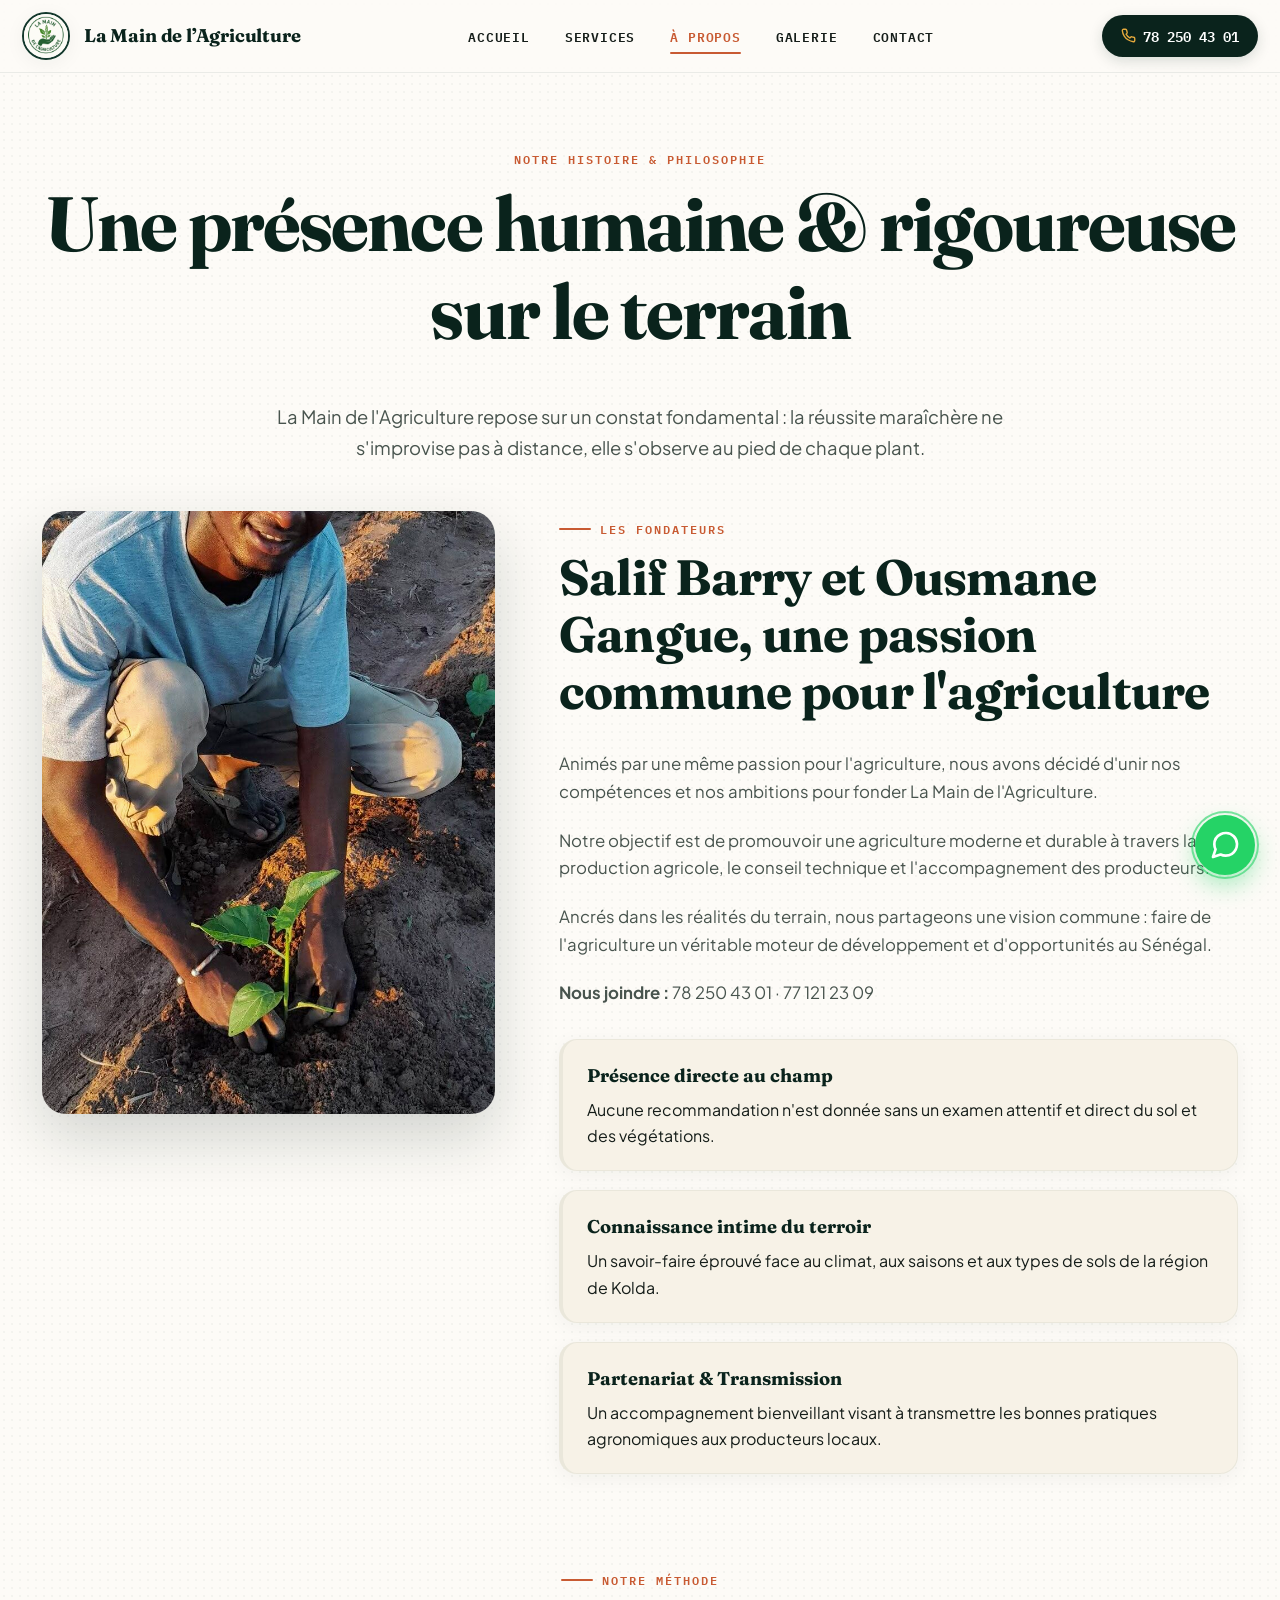
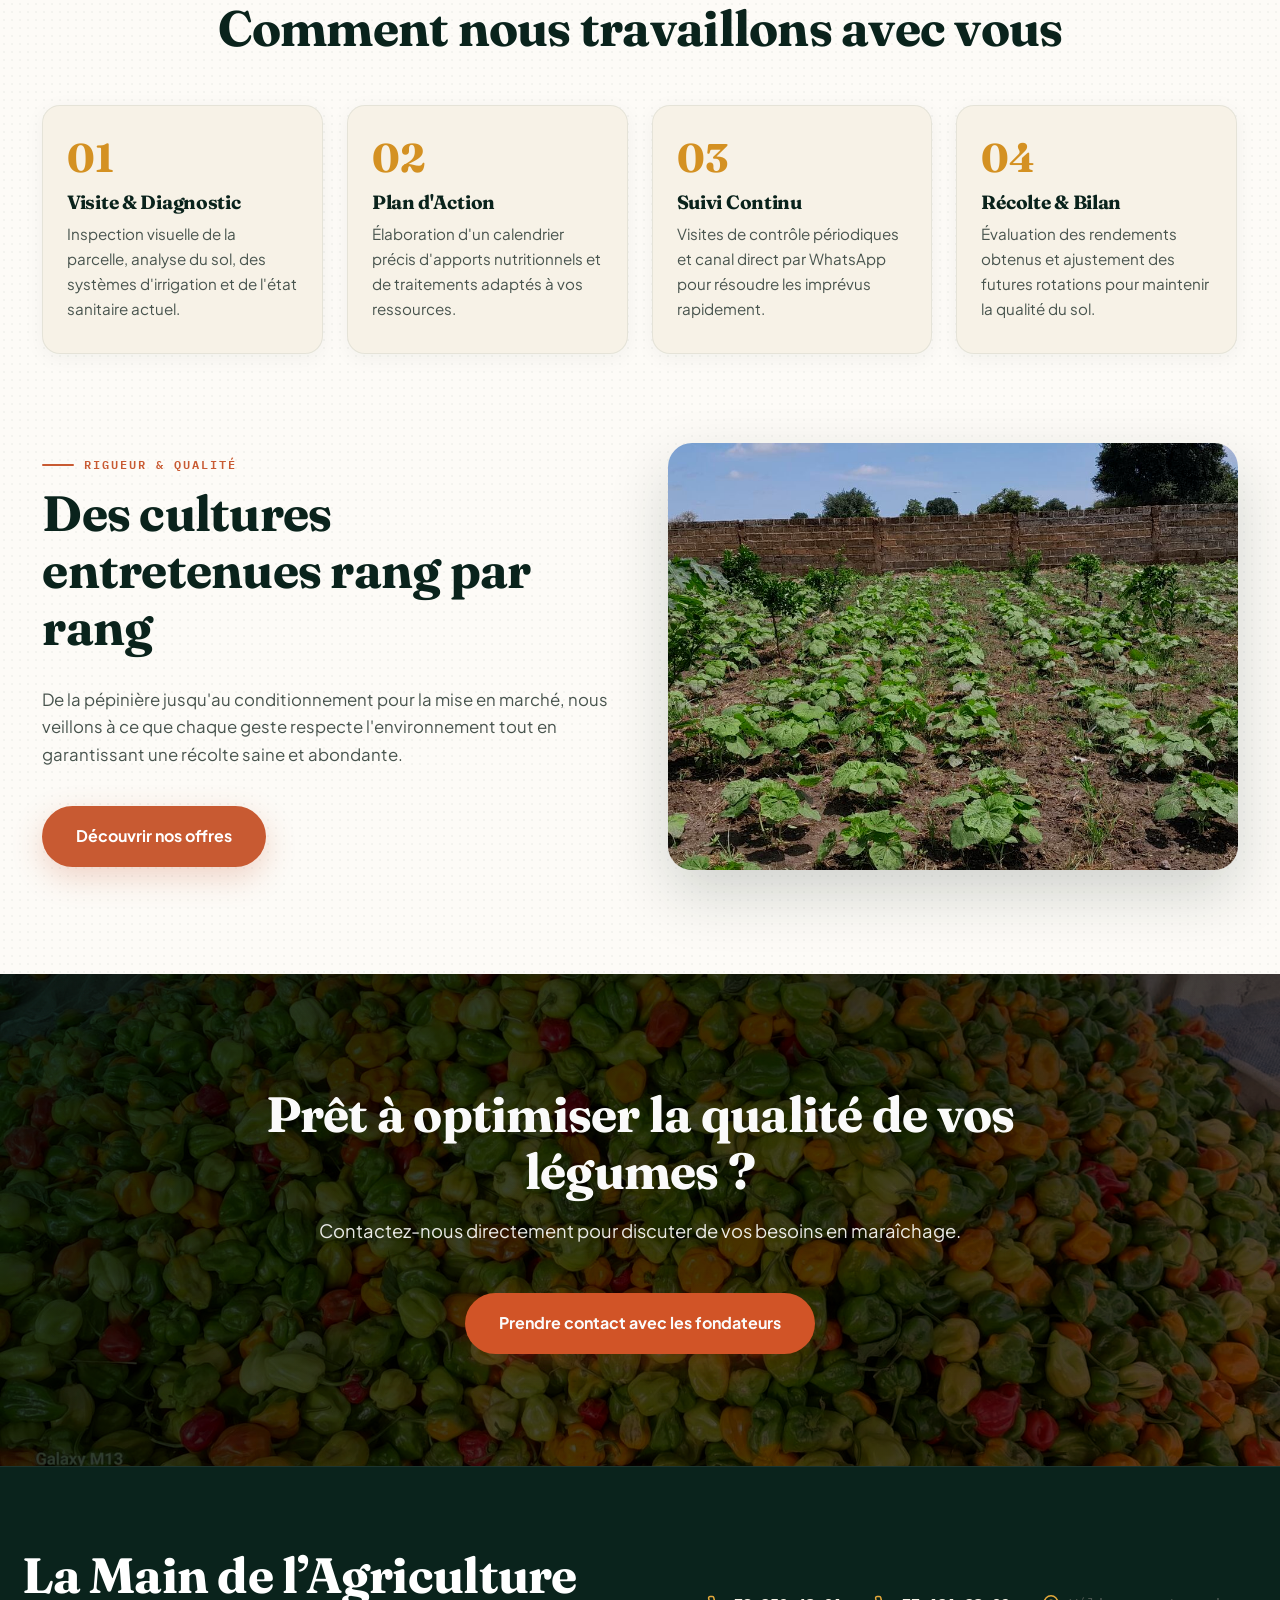
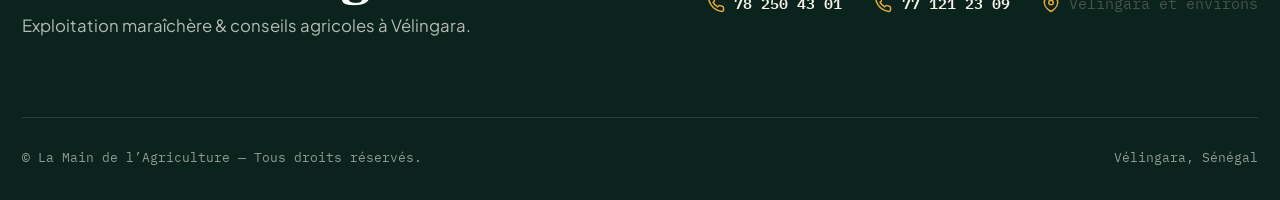
==== commit ccdadba5: "Section Les Fondateurs (Salif Barry et Ousmane Gangue) et numéro 77 121 23 09" ====
--- a/a-propos.html
+++ b/a-propos.html
@@ -4,7 +4,7 @@
   <meta charset="UTF-8">
   <meta name="viewport" content="width=device-width, initial-scale=1.0">
   <title>À propos — La Main de l'Agriculture | Vélingara</title>
-  <meta name="description" content="Découvrez La Main de l'Agriculture : exploitation maraîchère à Vélingara et conseils techniques dispensés par Salif directement sur les parcelles.">
+  <meta name="description" content="Découvrez La Main de l'Agriculture : exploitation maraîchère à Vélingara et conseils techniques dispensés par Salif Barry et Ousmane Gangue directement sur les parcelles.">
   <link rel="preconnect" href="https://fonts.googleapis.com">
   <link rel="preconnect" href="https://fonts.gstatic.com" crossorigin>
   <link rel="stylesheet" href="style.css">
@@ -55,14 +55,16 @@
   <!-- Section Histoire & Portrait -->
   <div class="about-grid reveal">
     <div class="about-portrait">
-      <img src="images/portrait-salif.jpeg" alt="Salif, fondateur de La Main de l'Agriculture, mettant en terre un jeune plant dans le champ">
+      <img src="images/portrait-salif.jpeg" alt="Salif Barry, cofondateur de La Main de l'Agriculture, mettant en terre un jeune plant dans le champ">
     </div>
     
     <div>
-      <span class="section-label">Le Fondateur</span>
-      <h2>Salif, passionné par la terre de Vélingara</h2>
-      <p>À la tête de La Main de l'Agriculture, Salif prône une démarche pragmatique : venir sur les parcelles, analyser l'état des sols et observer la croissance des cultures avant de proposer toute recommandation technique.</p>
-      <p>Sur notre propre exploitation, nous cultivons quotidiennement piments, concombres, gombo, tomates, poivrons, aubergines et diakhatou avec un soin méticuleux à chaque étape du cycle végétatif.</p>
+      <span class="section-label">Les Fondateurs</span>
+      <h2>Salif Barry et Ousmane Gangue, une passion commune pour l'agriculture</h2>
+      <p>Animés par une même passion pour l'agriculture, nous avons décidé d'unir nos compétences et nos ambitions pour fonder La Main de l'Agriculture.</p>
+      <p>Notre objectif est de promouvoir une agriculture moderne et durable à travers la production agricole, le conseil technique et l'accompagnement des producteurs.</p>
+      <p>Ancrés dans les réalités du terrain, nous partageons une vision commune : faire de l'agriculture un véritable moteur de développement et d'opportunités au Sénégal.</p>
+      <p><strong>Nous joindre :</strong> <a href="tel:+221782504301">78 250 43 01</a> · <a href="tel:+221771212309">77 121 23 09</a></p>
       
       <ul class="value-list">
         <li>
@@ -134,7 +136,7 @@
     <div class="cta-photo-band-inner">
       <h2>Prêt à optimiser la qualité de vos légumes ?</h2>
       <p>Contactez-nous directement pour discuter de vos besoins en maraîchage.</p>
-      <a class="btn btn-primary" href="contact.html">Prendre contact avec Salif</a>
+      <a class="btn btn-primary" href="contact.html">Prendre contact avec les fondateurs</a>
     </div>
   </section>
 
@@ -158,7 +160,7 @@
         </div>
         <div class="contact-line">
           <svg viewBox="0 0 24 24" fill="none" stroke="currentColor" stroke-width="2"><path d="M22 16.92v3a2 2 0 01-2.18 2 19.79 19.79 0 01-8.63-3.07 19.5 19.5 0 01-6-6 19.79 19.79 0 01-3.07-8.67A2 2 0 014.11 2h3a2 2 0 012 1.72c.127.96.362 1.903.7 2.81a2 2 0 01-.45 2.11L8.09 9.91a16 16 0 006 6l1.27-1.27a2 2 0 012.11-.45c.907.338 1.85.573 2.81.7A2 2 0 0122 16.92z"/></svg>
-          <a href="tel:+221771212309">77 12 12 309</a>
+          <a href="tel:+221771212309">77 121 23 09</a>
         </div>
         <p class="footer-loc">
           <svg viewBox="0 0 24 24" fill="none" stroke="currentColor" stroke-width="2"><path d="M21 10c0 7-9 12-9 12s-9-5-9-12a9 9 0 0118 0z"/><circle cx="12" cy="10" r="3"/></svg>
